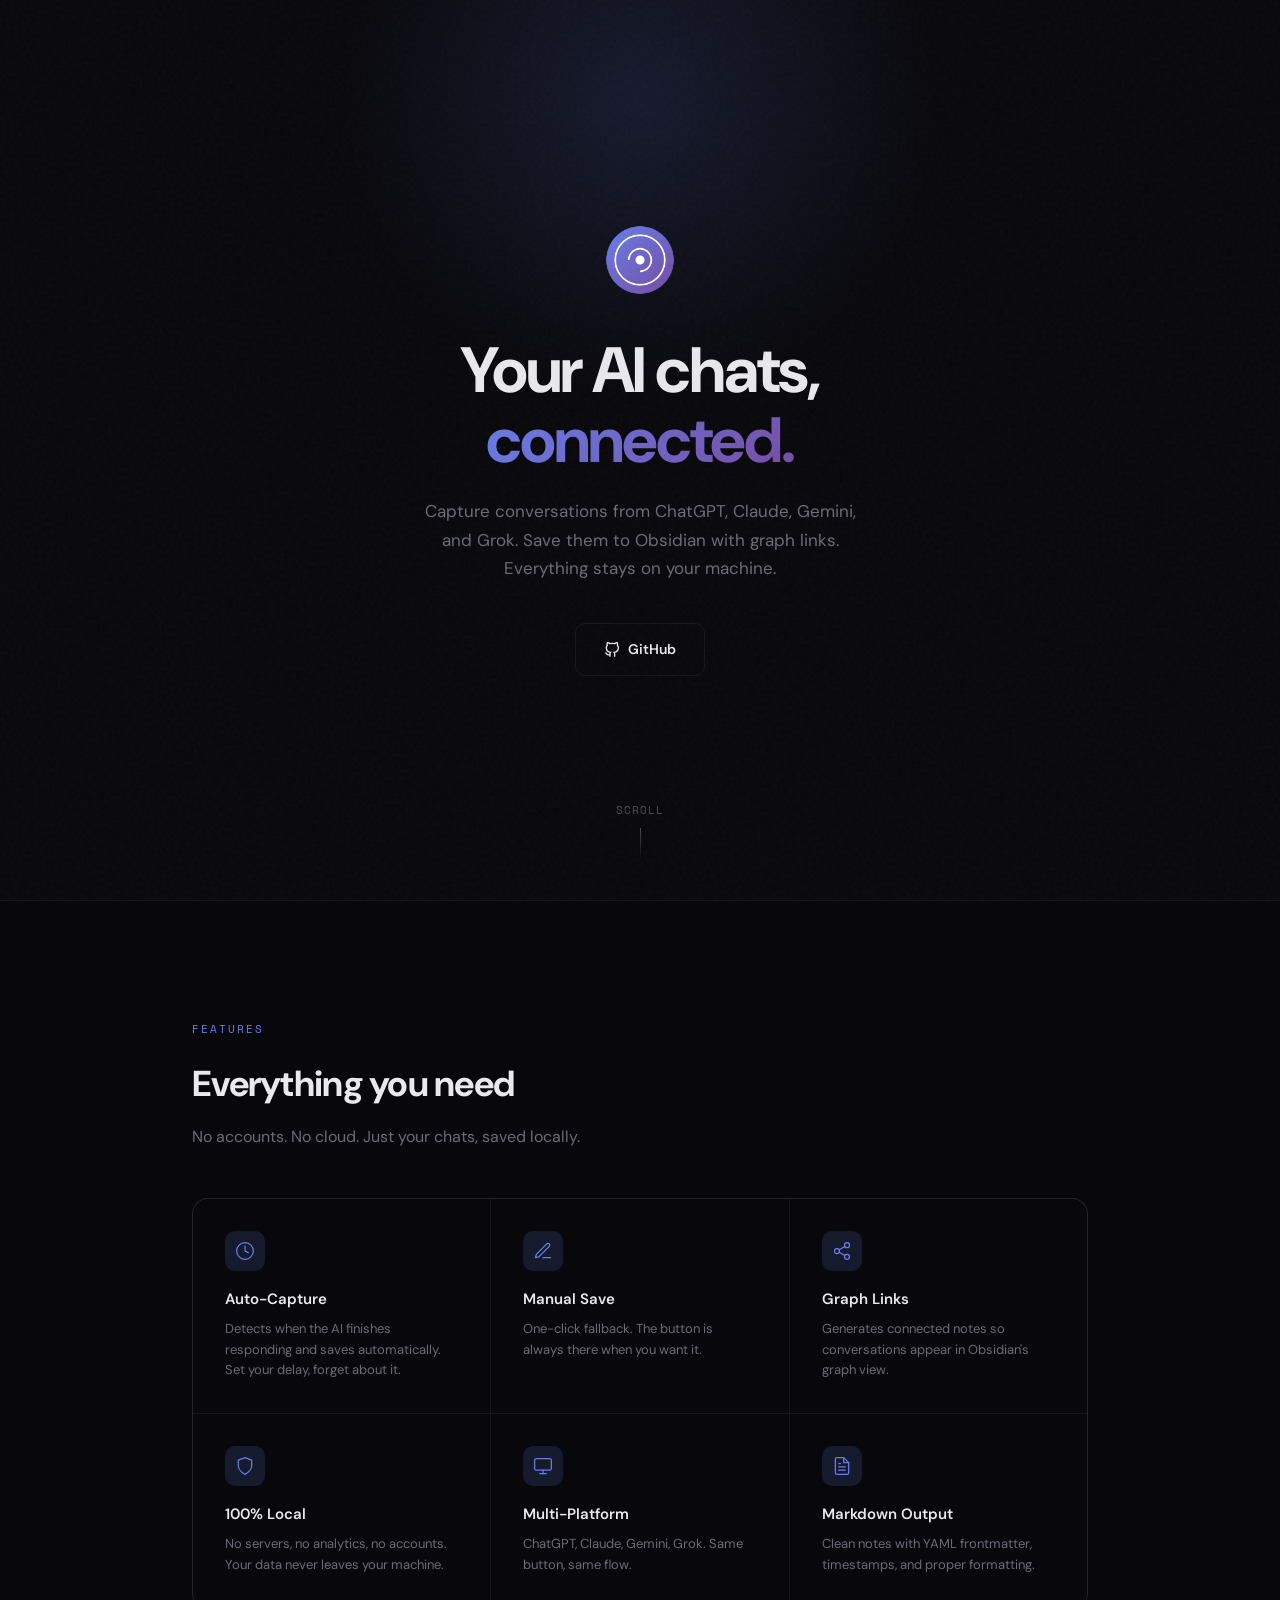
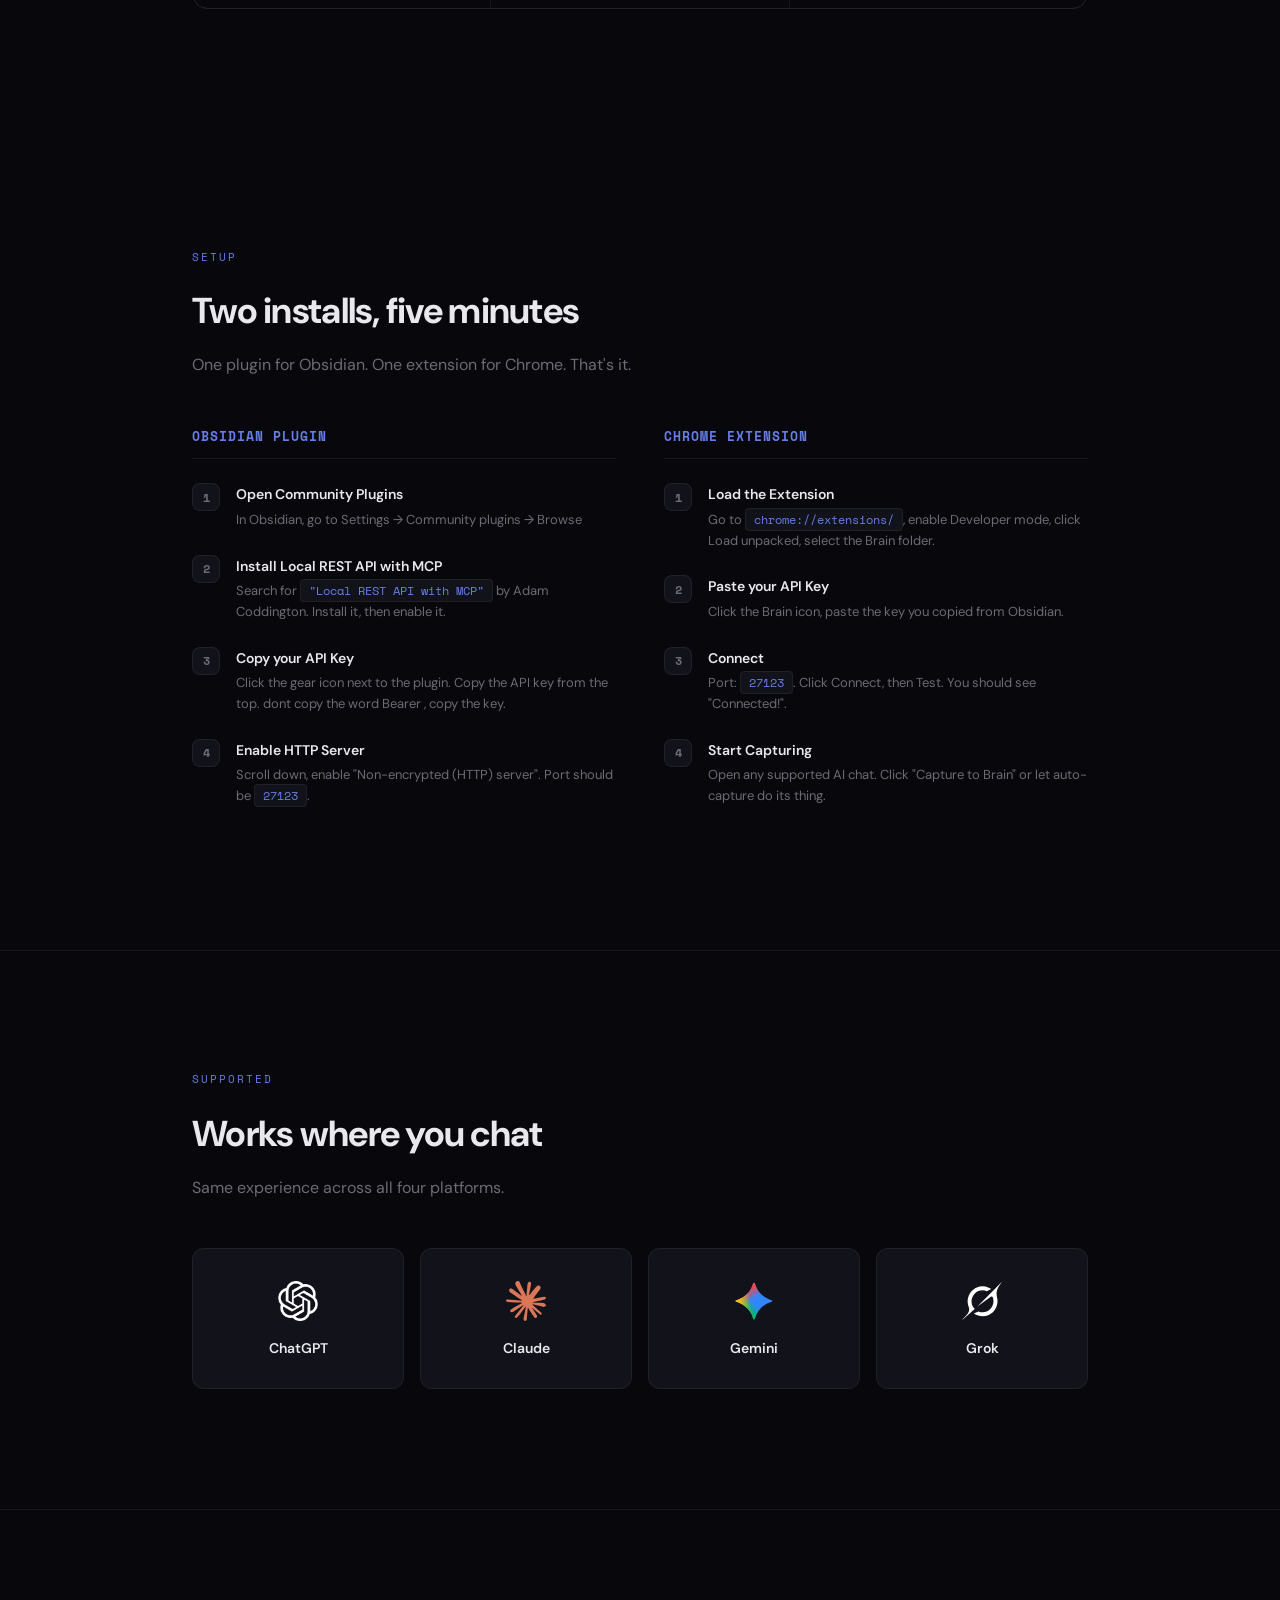
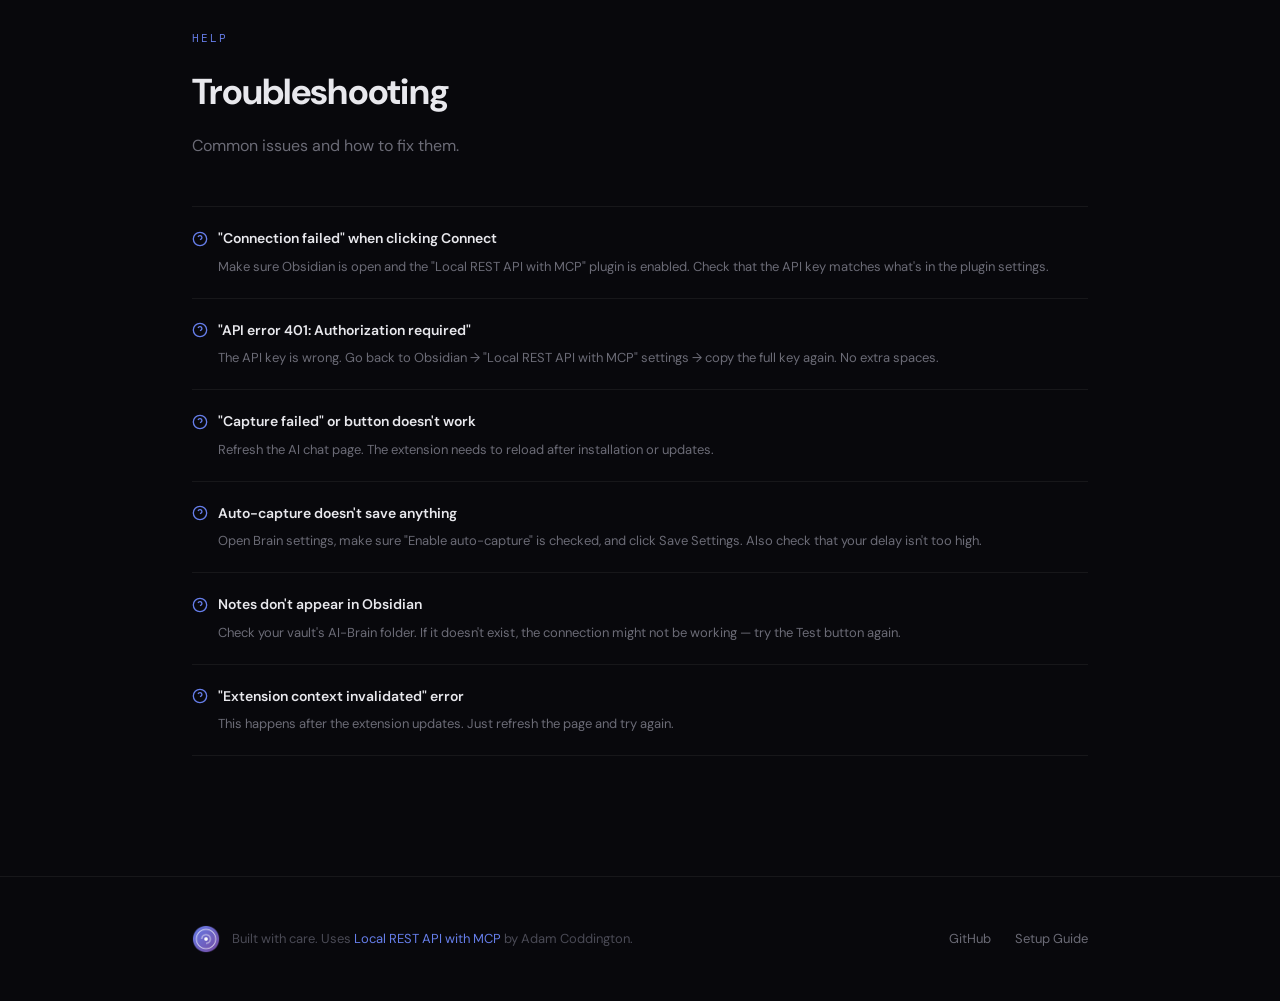
==== index.html @ 8226fb66 "implements" ====
<!DOCTYPE html>
<html lang="en">
<head>
    <meta charset="UTF-8">
    <meta name="viewport" content="width=device-width, initial-scale=1.0">
    <title>Brain — AI Conversations, Connected</title>
    <link rel="preconnect" href="https://fonts.googleapis.com">
    <link rel="preconnect" href="https://fonts.gstatic.com" crossorigin>
    <link href="https://fonts.googleapis.com/css2?family=DM+Sans:ital,opsz,wght@0,9..40,300;0,9..40,400;0,9..40,500;0,9..40,600;0,9..40,700;1,9..40,400&family=Space+Mono:wght@400;700&display=swap" rel="stylesheet">
    <style>
        :root {
            --bg: #08080c;
            --bg-elevated: #0f0f15;
            --bg-card: #12121a;
            --border: rgba(255,255,255,0.06);
            --border-hover: rgba(255,255,255,0.12);
            --text: #e8e8ed;
            --text-muted: #6b6b76;
            --text-dim: #4a4a55;
            --accent-1: #667eea;
            --accent-2: #764ba2;
            --accent-glow: rgba(102,126,234,0.15);
            --font-body: 'DM Sans', sans-serif;
            --font-mono: 'Space Mono', monospace;
        }

        * { margin: 0; padding: 0; box-sizing: border-box; }

        html { scroll-behavior: smooth; }

        body {
            font-family: var(--font-body);
            background: var(--bg);
            color: var(--text);
            line-height: 1.6;
            -webkit-font-smoothing: antialiased;
        }

        .container {
            max-width: 960px;
            margin: 0 auto;
            padding: 0 32px;
        }

        /* Noise texture overlay */
        body::before {
            content: '';
            position: fixed;
            top: 0; left: 0; right: 0; bottom: 0;
            background: url("data:image/svg+xml,%3Csvg viewBox='0 0 256 256' xmlns='http://www.w3.org/2000/svg'%3E%3Cfilter id='n'%3E%3CfeTurbulence type='fractalNoise' baseFrequency='0.9' numOctaves='4' stitchTiles='stitch'/%3E%3C/filter%3E%3Crect width='100%25' height='100%25' filter='url(%23n)' opacity='0.03'/%3E%3C/svg%3E");
            pointer-events: none;
            z-index: 9999;
        }

        /* Hero */
        .hero {
            min-height: 100vh;
            display: flex;
            align-items: center;
            justify-content: center;
            position: relative;
            overflow: hidden;
        }

        .hero::before {
            content: '';
            position: absolute;
            top: -200px;
            left: 50%;
            transform: translateX(-50%);
            width: 600px;
            height: 600px;
            background: radial-gradient(circle, var(--accent-glow) 0%, transparent 70%);
            pointer-events: none;
        }

        .hero-content {
            text-align: center;
            position: relative;
            z-index: 1;
        }

        .hero-logo {
            width: 72px;
            height: 72px;
            margin: 0 auto 32px;
            animation: float 6s ease-in-out infinite;
        }

        @keyframes float {
            0%, 100% { transform: translateY(0); }
            50% { transform: translateY(-8px); }
        }

        .hero-badge {
            display: inline-flex;
            align-items: center;
            gap: 8px;
            padding: 6px 14px;
            background: var(--bg-card);
            border: 1px solid var(--border);
            border-radius: 100px;
            font-size: 12px;
            font-family: var(--font-mono);
            color: var(--text-muted);
            margin-bottom: 24px;
            letter-spacing: 0.5px;
        }

        .hero-badge .dot {
            width: 6px;
            height: 6px;
            background: #38ef7d;
            border-radius: 50%;
            animation: pulse 2s ease-in-out infinite;
        }

        @keyframes pulse {
            0%, 100% { opacity: 1; }
            50% { opacity: 0.4; }
        }

        .hero h1 {
            font-size: clamp(40px, 6vw, 64px);
            font-weight: 700;
            line-height: 1.1;
            letter-spacing: -0.03em;
            margin-bottom: 20px;
        }

        .hero h1 span {
            background: linear-gradient(135deg, var(--accent-1) 0%, var(--accent-2) 100%);
            -webkit-background-clip: text;
            -webkit-text-fill-color: transparent;
            background-clip: text;
        }

        .hero-sub {
            font-size: 17px;
            color: var(--text-muted);
            max-width: 440px;
            margin: 0 auto 40px;
            line-height: 1.7;
        }

        .hero-actions {
            display: flex;
            gap: 12px;
            justify-content: center;
            flex-wrap: wrap;
        }

        .btn {
            display: inline-flex;
            align-items: center;
            gap: 8px;
            padding: 14px 28px;
            border-radius: 10px;
            font-size: 14px;
            font-weight: 600;
            font-family: var(--font-body);
            text-decoration: none;
            transition: all 0.25s cubic-bezier(0.4, 0, 0.2, 1);
            cursor: pointer;
            border: none;
        }

        .btn svg { width: 16px; height: 16px; }

        .btn-primary {
            background: linear-gradient(135deg, var(--accent-1) 0%, var(--accent-2) 100%);
            color: white;
            box-shadow: 0 0 0 0 rgba(102,126,234,0);
        }

        .btn-primary:hover {
            transform: translateY(-2px);
            box-shadow: 0 8px 32px rgba(102,126,234,0.3);
        }

        .btn-ghost {
            background: transparent;
            color: var(--text);
            border: 1px solid var(--border);
        }

        .btn-ghost:hover {
            background: var(--bg-card);
            border-color: var(--border-hover);
        }

        /* Scroll indicator */
        .scroll-hint {
            position: absolute;
            bottom: 40px;
            left: 50%;
            transform: translateX(-50%);
            display: flex;
            flex-direction: column;
            align-items: center;
            gap: 8px;
            color: var(--text-dim);
            font-size: 11px;
            font-family: var(--font-mono);
            letter-spacing: 1px;
            text-transform: uppercase;
        }

        .scroll-hint .line {
            width: 1px;
            height: 32px;
            background: linear-gradient(to bottom, var(--text-dim), transparent);
            animation: scrollLine 2s ease-in-out infinite;
        }

        @keyframes scrollLine {
            0%, 100% { opacity: 0.3; transform: scaleY(0.5); }
            50% { opacity: 1; transform: scaleY(1); }
        }

        /* Features */
        .features {
            padding: 120px 0;
            border-top: 1px solid var(--border);
        }

        .section-label {
            font-family: var(--font-mono);
            font-size: 11px;
            letter-spacing: 2px;
            text-transform: uppercase;
            color: var(--accent-1);
            margin-bottom: 16px;
        }

        .section-title {
            font-size: clamp(28px, 4vw, 36px);
            font-weight: 700;
            letter-spacing: -0.02em;
            margin-bottom: 12px;
        }

        .section-desc {
            font-size: 16px;
            color: var(--text-muted);
            max-width: 500px;
            margin-bottom: 48px;
        }

        .features-grid {
            display: grid;
            grid-template-columns: repeat(3, 1fr);
            gap: 1px;
            background: var(--border);
            border: 1px solid var(--border);
            border-radius: 16px;
            overflow: hidden;
        }

        .feature-card {
            padding: 32px;
            background: var(--bg);
            transition: background 0.3s;
        }

        .feature-card:hover {
            background: var(--bg-card);
        }

        .feature-icon {
            width: 40px;
            height: 40px;
            display: flex;
            align-items: center;
            justify-content: center;
            background: var(--accent-glow);
            border-radius: 10px;
            margin-bottom: 16px;
        }

        .feature-icon svg {
            width: 20px;
            height: 20px;
            stroke: var(--accent-1);
            fill: none;
            stroke-width: 1.5;
            stroke-linecap: round;
            stroke-linejoin: round;
        }

        .feature-card h3 {
            font-size: 15px;
            font-weight: 600;
            margin-bottom: 8px;
        }

        .feature-card p {
            font-size: 13px;
            color: var(--text-muted);
            line-height: 1.6;
        }

        /* Setup */
        .setup {
            padding: 120px 0;
        }

        .setup-grid {
            display: grid;
            grid-template-columns: 1fr 1fr;
            gap: 48px;
            margin-top: 48px;
        }

        .setup-column h3 {
            font-size: 13px;
            font-family: var(--font-mono);
            color: var(--accent-1);
            letter-spacing: 1px;
            text-transform: uppercase;
            margin-bottom: 24px;
            padding-bottom: 12px;
            border-bottom: 1px solid var(--border);
        }

        .setup-step {
            display: flex;
            gap: 16px;
            margin-bottom: 24px;
        }

        .step-num {
            width: 28px;
            height: 28px;
            flex-shrink: 0;
            display: flex;
            align-items: center;
            justify-content: center;
            background: var(--bg-card);
            border: 1px solid var(--border);
            border-radius: 8px;
            font-family: var(--font-mono);
            font-size: 12px;
            font-weight: 700;
            color: var(--text-muted);
        }

        .step-body h4 {
            font-size: 14px;
            font-weight: 600;
            margin-bottom: 4px;
        }

        .step-body p {
            font-size: 13px;
            color: var(--text-muted);
            line-height: 1.6;
        }

        .step-body code {
            background: var(--bg-card);
            border: 1px solid var(--border);
            padding: 2px 8px;
            border-radius: 4px;
            font-family: var(--font-mono);
            font-size: 12px;
            color: var(--accent-1);
        }

        /* Platforms */
        .platforms {
            padding: 120px 0;
            border-top: 1px solid var(--border);
        }

        .platforms-row {
            display: grid;
            grid-template-columns: repeat(4, 1fr);
            gap: 16px;
            margin-top: 40px;
        }

        .platform-item {
            padding: 28px 20px;
            background: var(--bg-card);
            border: 1px solid var(--border);
            border-radius: 12px;
            text-align: center;
            transition: all 0.25s;
        }

        .platform-item:hover {
            border-color: var(--accent-1);
            transform: translateY(-2px);
        }

        .platform-icon {
            width: 48px;
            height: 48px;
            margin: 0 auto 12px;
            display: flex;
            align-items: center;
            justify-content: center;
            border-radius: 12px;
        }

        .platform-icon svg,
        .platform-icon img {
            width: 40px;
            height: 40px;
            object-fit: contain;
        }

        .platform-icon.dark-logo {
            filter: brightness(0) invert(1);
        }

        .platform-item h4 {
            font-size: 14px;
            font-weight: 600;
        }

        /* Troubleshooting */
        .troubleshooting {
            padding: 120px 0;
            border-top: 1px solid var(--border);
        }

        .faq-list {
            margin-top: 40px;
        }

        .faq-item {
            padding: 20px 0;
            border-bottom: 1px solid var(--border);
        }

        .faq-item:first-child {
            border-top: 1px solid var(--border);
        }

        .faq-q {
            font-size: 14px;
            font-weight: 600;
            margin-bottom: 6px;
            display: flex;
            align-items: center;
            gap: 10px;
        }

        .faq-q svg {
            width: 16px;
            height: 16px;
            stroke: var(--accent-1);
            fill: none;
            stroke-width: 2;
            flex-shrink: 0;
        }

        .faq-a {
            font-size: 13px;
            color: var(--text-muted);
            padding-left: 26px;
            line-height: 1.7;
        }

        /* Footer */
        .footer {
            padding: 48px 0;
            border-top: 1px solid var(--border);
        }

        .footer-inner {
            display: flex;
            align-items: center;
            justify-content: space-between;
        }

        .footer-left {
            display: flex;
            align-items: center;
            gap: 12px;
        }

        .footer-logo {
            width: 28px;
            height: 28px;
        }

        .footer-text {
            font-size: 13px;
            color: var(--text-dim);
        }

        .footer-links {
            display: flex;
            gap: 24px;
        }

        .footer-links a {
            font-size: 13px;
            color: var(--text-muted);
            text-decoration: none;
            transition: color 0.2s;
        }

        .footer-links a:hover {
            color: var(--text);
        }

        /* Responsive */
        @media (max-width: 768px) {
            .features-grid { grid-template-columns: 1fr; }
            .setup-grid { grid-template-columns: 1fr; }
            .platforms-row { grid-template-columns: repeat(2, 1fr); }
            .footer-inner { flex-direction: column; gap: 20px; text-align: center; }
        }
    </style>
</head>
<body>
    <!-- Hero -->
    <section class="hero">
        <div class="hero-content">
            <img src="icons/icon128.png" alt="Brain" class="hero-logo">
            <!-- <div class="hero-badge">     
                v0.1.0
            </div> -->
            <h1>Your AI chats,<br><span>connected.</span></h1>
            <p class="hero-sub">Capture conversations from ChatGPT, Claude, Gemini, and Grok. Save them to Obsidian with graph links. Everything stays on your machine.</p>
            <div class="hero-actions">
                <!-- <a href="#setup" class="btn btn-primary">
                    <svg viewBox="0 0 24 24" fill="none" stroke="currentColor" stroke-width="2"><path d="M13 2L3 14h9l-1 8 10-12h-9l1-8z"/></svg>
                    Get Started
                </a> -->
                <a href="https://github.com/Aswanidev-vs/Brain" class="btn btn-ghost">
                    <svg viewBox="0 0 24 24" fill="none" stroke="currentColor" stroke-width="2"><path d="M9 19c-5 1.5-5-2.5-7-3m14 6v-3.87a3.37 3.37 0 0 0-.94-2.61c3.14-.35 6.44-1.54 6.44-7A5.44 5.44 0 0 0 20 4.77 5.07 5.07 0 0 0 19.91 1S18.73.65 16 2.48a13.38 13.38 0 0 0-7 0C6.27.65 5.09 1 5.09 1A5.07 5.07 0 0 0 5 4.77a5.44 5.44 0 0 0-1.5 3.78c0 5.42 3.3 6.61 6.44 7A3.37 3.37 0 0 0 9 18.13V22"/></svg>
                    GitHub
                </a>
            </div>
        </div>
        <div class="scroll-hint">
            <span>Scroll</span>
            <div class="line"></div>
        </div>
    </section>

    <!-- Features -->
    <section class="features">
        <div class="container">
            <div class="section-label">Features</div>
            <h2 class="section-title">Everything you need</h2>
            <p class="section-desc">No accounts. No cloud. Just your chats, saved locally.</p>

            <div class="features-grid">
                <div class="feature-card">
                    <div class="feature-icon">
                        <svg viewBox="0 0 24 24"><circle cx="12" cy="12" r="10"/><polyline points="12 6 12 12 16 14"/></svg>
                    </div>
                    <h3>Auto-Capture</h3>
                    <p>Detects when the AI finishes responding and saves automatically. Set your delay, forget about it.</p>
                </div>
                <div class="feature-card">
                    <div class="feature-icon">
                        <svg viewBox="0 0 24 24"><path d="M12 20h9"/><path d="M16.5 3.5a2.121 2.121 0 0 1 3 3L7 19l-4 1 1-4L16.5 3.5z"/></svg>
                    </div>
                    <h3>Manual Save</h3>
                    <p>One-click fallback. The button is always there when you want it.</p>
                </div>
                <div class="feature-card">
                    <div class="feature-icon">
                        <svg viewBox="0 0 24 24"><circle cx="18" cy="5" r="3"/><circle cx="6" cy="12" r="3"/><circle cx="18" cy="19" r="3"/><line x1="8.59" y1="13.51" x2="15.42" y2="17.49"/><line x1="15.41" y1="6.51" x2="8.59" y2="10.49"/></svg>
                    </div>
                    <h3>Graph Links</h3>
                    <p>Generates connected notes so conversations appear in Obsidian's graph view.</p>
                </div>
                <div class="feature-card">
                    <div class="feature-icon">
                        <svg viewBox="0 0 24 24"><path d="M12 22s8-4 8-10V5l-8-3-8 3v7c0 6 8 10 8 10z"/></svg>
                    </div>
                    <h3>100% Local</h3>
                    <p>No servers, no analytics, no accounts. Your data never leaves your machine.</p>
                </div>
                <div class="feature-card">
                    <div class="feature-icon">
                        <svg viewBox="0 0 24 24"><rect x="2" y="3" width="20" height="14" rx="2" ry="2"/><line x1="8" y1="21" x2="16" y2="21"/><line x1="12" y1="17" x2="12" y2="21"/></svg>
                    </div>
                    <h3>Multi-Platform</h3>
                    <p>ChatGPT, Claude, Gemini, Grok. Same button, same flow.</p>
                </div>
                <div class="feature-card">
                    <div class="feature-icon">
                        <svg viewBox="0 0 24 24"><path d="M14 2H6a2 2 0 0 0-2 2v16a2 2 0 0 0 2 2h12a2 2 0 0 0 2-2V8z"/><polyline points="14 2 14 8 20 8"/><line x1="16" y1="13" x2="8" y2="13"/><line x1="16" y1="17" x2="8" y2="17"/><polyline points="10 9 9 9 8 9"/></svg>
                    </div>
                    <h3>Markdown Output</h3>
                    <p>Clean notes with YAML frontmatter, timestamps, and proper formatting.</p>
                </div>
            </div>
        </div>
    </section>

    <!-- Setup -->
    <section class="setup" id="setup">
        <div class="container">
            <div class="section-label">Setup</div>
            <h2 class="section-title">Two installs, five minutes</h2>
            <p class="section-desc">One plugin for Obsidian. One extension for Chrome. That's it.</p>

            <div class="setup-grid">
                <div class="setup-column">
                    <h3>Obsidian Plugin</h3>

                    <div class="setup-step">
                        <div class="step-num">1</div>
                        <div class="step-body">
                            <h4>Open Community Plugins</h4>
                            <p>In Obsidian, go to Settings → Community plugins → Browse</p>
                        </div>
                    </div>

                    <div class="setup-step">
                        <div class="step-num">2</div>
                        <div class="step-body">
                            <h4>Install Local REST API with MCP</h4>
                            <p>Search for <code>"Local REST API with MCP"</code> by Adam Coddington. Install it, then enable it.</p>
                        </div>
                    </div>

                    <div class="setup-step">
                        <div class="step-num">3</div>
                        <div class="step-body">
                            <h4>Copy your API Key</h4>
                            <p>Click the gear icon next to the plugin. Copy the API key from the top. dont copy the word Bearer , copy the key.</p>
                        </div>
                    </div>

                    <div class="setup-step">
                        <div class="step-num">4</div>
                        <div class="step-body">
                            <h4>Enable HTTP Server</h4>
                            <p>Scroll down, enable "Non-encrypted (HTTP) server". Port should be <code>27123</code>.</p>
                        </div>
                    </div>
                </div>

                <div class="setup-column">
                    <h3>Chrome Extension</h3>

                    <div class="setup-step">
                        <div class="step-num">1</div>
                        <div class="step-body">
                            <h4>Load the Extension</h4>
                            <p>Go to <code>chrome://extensions/</code>, enable Developer mode, click Load unpacked, select the Brain folder.</p>
                        </div>
                    </div>

                    <div class="setup-step">
                        <div class="step-num">2</div>
                        <div class="step-body">
                            <h4>Paste your API Key</h4>
                            <p>Click the Brain icon, paste the key you copied from Obsidian.</p>
                        </div>
                    </div>

                    <div class="setup-step">
                        <div class="step-num">3</div>
                        <div class="step-body">
                            <h4>Connect</h4>
                            <p>Port: <code>27123</code>. Click Connect, then Test. You should see "Connected!".</p>
                        </div>
                    </div>

                    <div class="setup-step">
                        <div class="step-num">4</div>
                        <div class="step-body">
                            <h4>Start Capturing</h4>
                            <p>Open any supported AI chat. Click "Capture to Brain" or let auto-capture do its thing.</p>
                        </div>
                    </div>
                </div>
            </div>
        </div>
    </section>

    <!-- Platforms -->
    <section class="platforms">
        <div class="container">
            <div class="section-label">Supported</div>
            <h2 class="section-title">Works where you chat</h2>
            <p class="section-desc">Same experience across all four platforms.</p>

            <div class="platforms-row">
                <div class="platform-item">
                    <div class="platform-icon dark-logo">
                        <img src="images/chatgpt.png" alt="ChatGPT" width="48" height="48">
                    </div>
                    <h4>ChatGPT</h4>
                </div>
                <div class="platform-item">
                    <div class="platform-icon">
                        <img src="images/claude-color.svg" alt="Claude" width="48" height="48">
                    </div>
                    <h4>Claude</h4>
                </div>
                <div class="platform-item">
                    <div class="platform-icon">
                        <img src="images/gemini-color.svg" alt="Gemini" width="48" height="48">
                    </div>
                    <h4>Gemini</h4>
                </div>
                <div class="platform-item">
                    <div class="platform-icon dark-logo">
                        <img src="images/grok.svg" alt="Grok" width="48" height="48">
                    </div>
                    <h4>Grok</h4>
                </div>
            </div>
        </div>
    </section>

    <!-- Troubleshooting -->
    <section class="troubleshooting">
        <div class="container">
            <div class="section-label">Help</div>
            <h2 class="section-title">Troubleshooting</h2>
            <p class="section-desc">Common issues and how to fix them.</p>

            <div class="faq-list">
                <div class="faq-item">
                    <div class="faq-q">
                        <svg viewBox="0 0 24 24"><circle cx="12" cy="12" r="10"/><path d="M9.09 9a3 3 0 0 1 5.83 1c0 2-3 3-3 3"/><line x1="12" y1="17" x2="12.01" y2="17"/></svg>
                        "Connection failed" when clicking Connect
                    </div>
                    <div class="faq-a">Make sure Obsidian is open and the "Local REST API with MCP" plugin is enabled. Check that the API key matches what's in the plugin settings.</div>
                </div>

                <div class="faq-item">
                    <div class="faq-q">
                        <svg viewBox="0 0 24 24"><circle cx="12" cy="12" r="10"/><path d="M9.09 9a3 3 0 0 1 5.83 1c0 2-3 3-3 3"/><line x1="12" y1="17" x2="12.01" y2="17"/></svg>
                        "API error 401: Authorization required"
                    </div>
                    <div class="faq-a">The API key is wrong. Go back to Obsidian → "Local REST API with MCP" settings → copy the full key again. No extra spaces.</div>
                </div>

                <div class="faq-item">
                    <div class="faq-q">
                        <svg viewBox="0 0 24 24"><circle cx="12" cy="12" r="10"/><path d="M9.09 9a3 3 0 0 1 5.83 1c0 2-3 3-3 3"/><line x1="12" y1="17" x2="12.01" y2="17"/></svg>
                        "Capture failed" or button doesn't work
                    </div>
                    <div class="faq-a">Refresh the AI chat page. The extension needs to reload after installation or updates.</div>
                </div>

                <div class="faq-item">
                    <div class="faq-q">
                        <svg viewBox="0 0 24 24"><circle cx="12" cy="12" r="10"/><path d="M9.09 9a3 3 0 0 1 5.83 1c0 2-3 3-3 3"/><line x1="12" y1="17" x2="12.01" y2="17"/></svg>
                        Auto-capture doesn't save anything
                    </div>
                    <div class="faq-a">Open Brain settings, make sure "Enable auto-capture" is checked, and click Save Settings. Also check that your delay isn't too high.</div>
                </div>

                <div class="faq-item">
                    <div class="faq-q">
                        <svg viewBox="0 0 24 24"><circle cx="12" cy="12" r="10"/><path d="M9.09 9a3 3 0 0 1 5.83 1c0 2-3 3-3 3"/><line x1="12" y1="17" x2="12.01" y2="17"/></svg>
                        Notes don't appear in Obsidian
                    </div>
                    <div class="faq-a">Check your vault's AI-Brain folder. If it doesn't exist, the connection might not be working — try the Test button again.</div>
                </div>

                <div class="faq-item">
                    <div class="faq-q">
                        <svg viewBox="0 0 24 24"><circle cx="12" cy="12" r="10"/><path d="M9.09 9a3 3 0 0 1 5.83 1c0 2-3 3-3 3"/><line x1="12" y1="17" x2="12.01" y2="17"/></svg>
                        "Extension context invalidated" error
                    </div>
                    <div class="faq-a">This happens after the extension updates. Just refresh the page and try again.</div>
                </div>
            </div>
        </div>
    </section>

    <!-- Footer -->
    <footer class="footer">
        <div class="container">
            <div class="footer-inner">
                <div class="footer-left">
                    <img src="icons/icon128.png" alt="Brain" class="footer-logo">
                    <span class="footer-text">Built with care. Uses <a href="https://github.com/coddingtonbear/obsidian-local-rest-api" target="_blank" style="color: var(--accent-1); text-decoration: none;">Local REST API with MCP</a> by Adam Coddington.</span>
                </div>
                <div class="footer-links">
                    <a href="https://github.com" target="_blank">GitHub</a>
                    <a href="#setup">Setup Guide</a>
                </div>
            </div>
        </div>
    </footer>
</body>
</html>
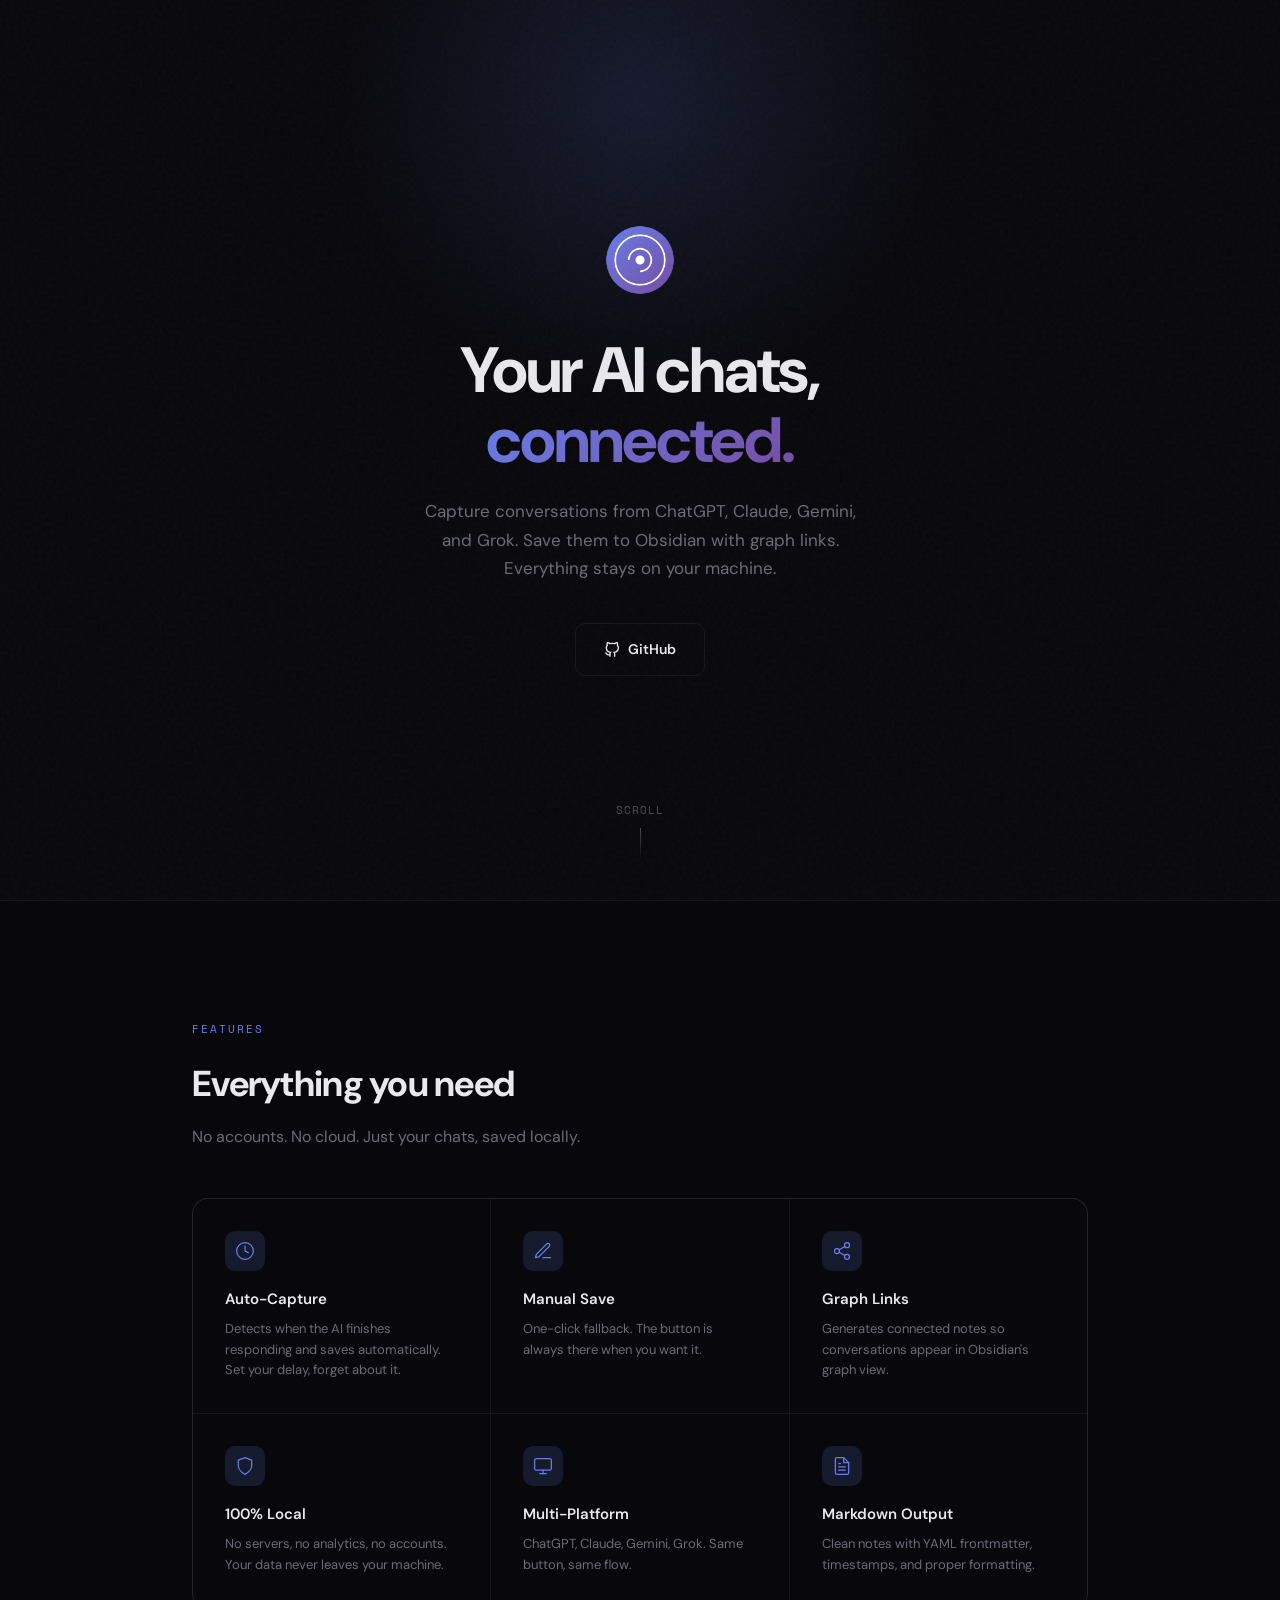
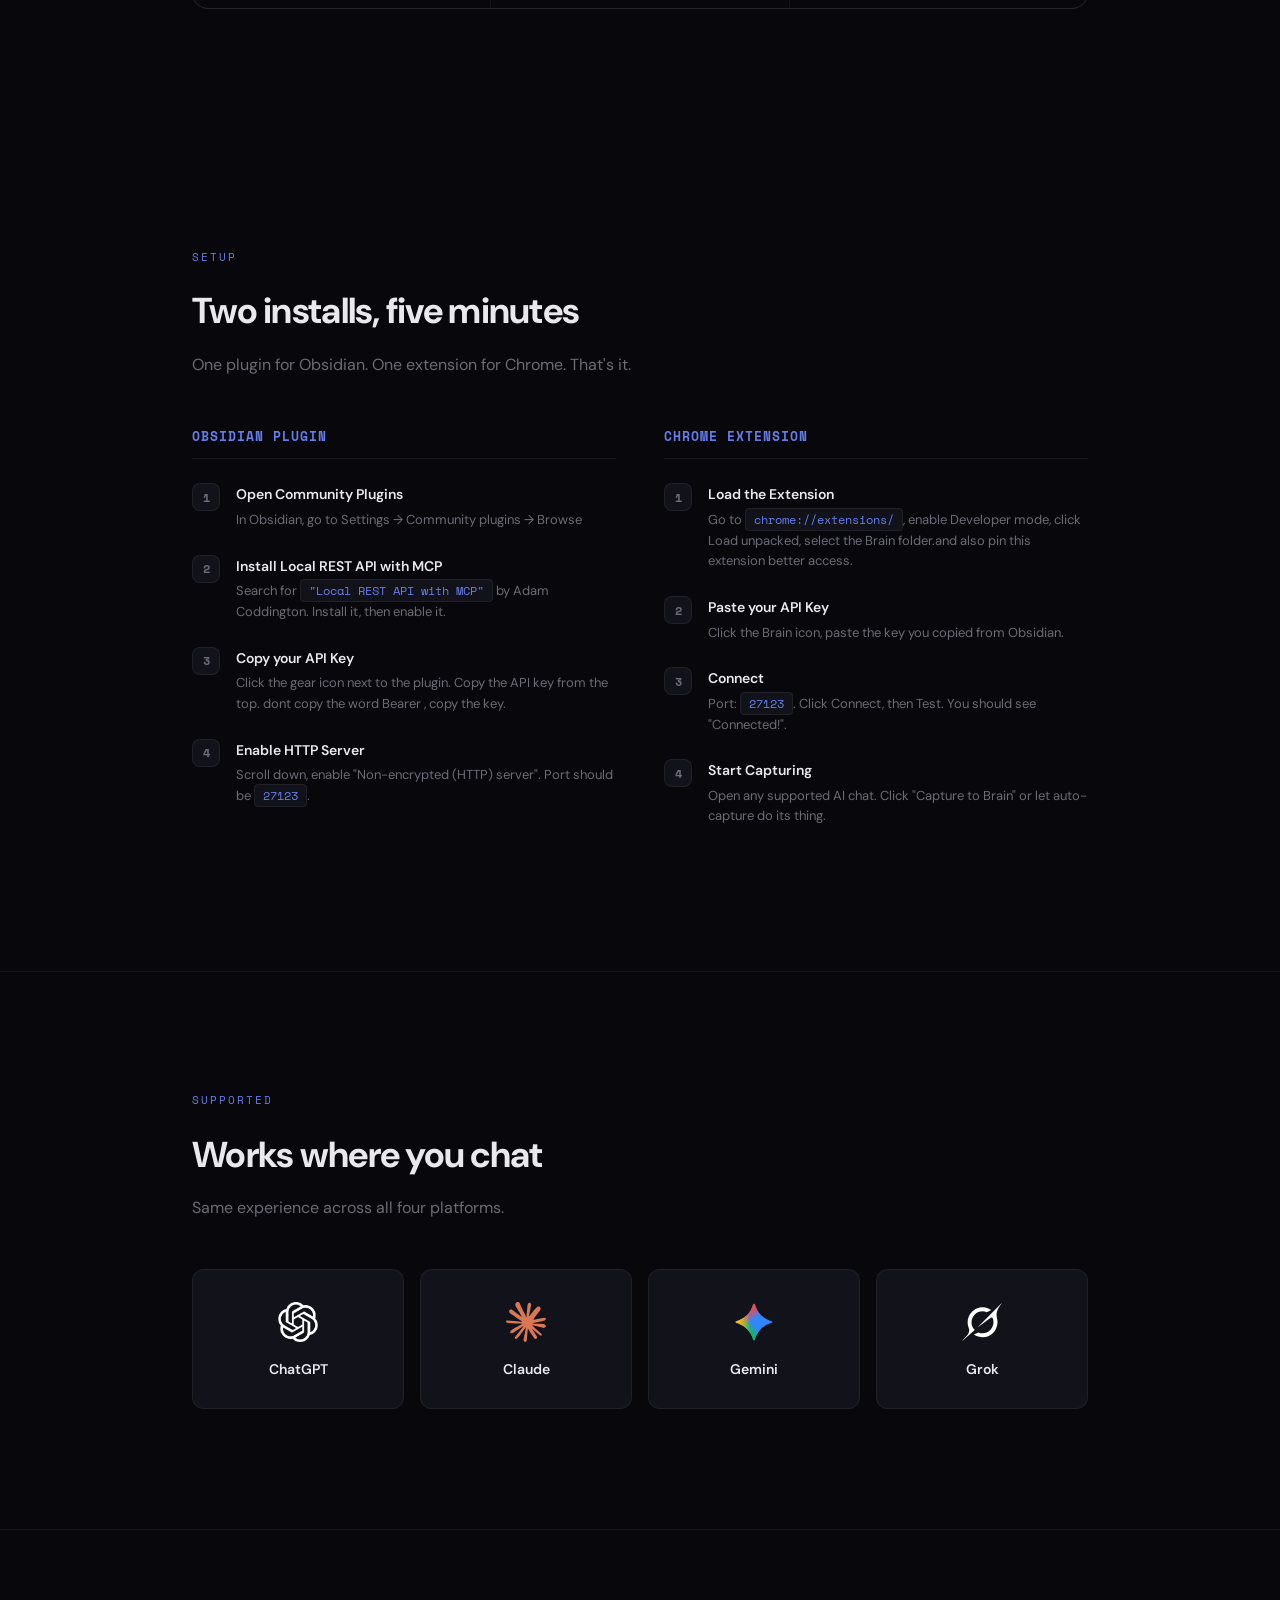
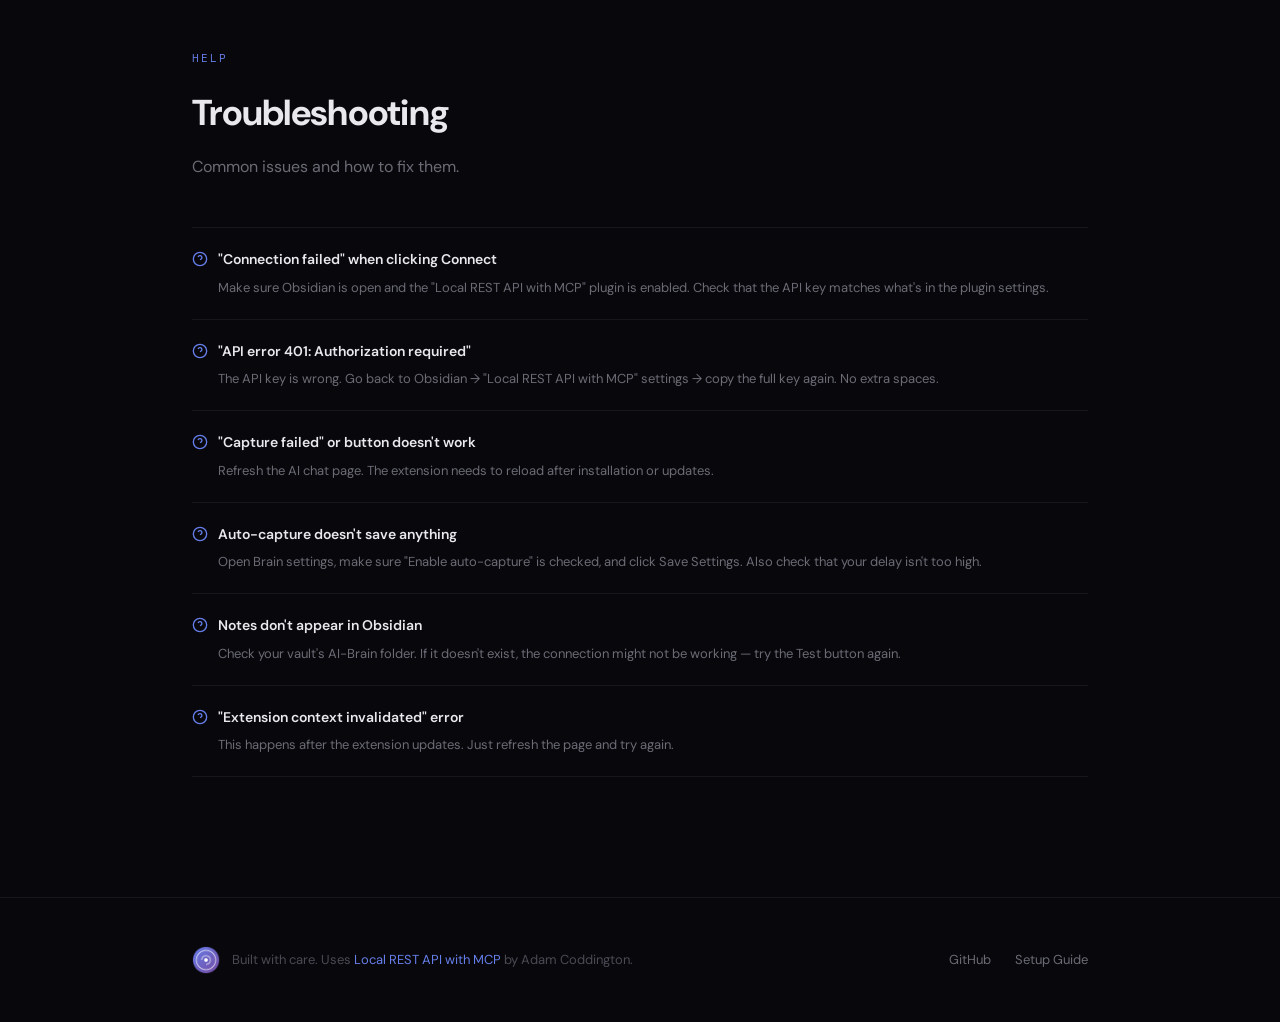
==== commit 89bce45e: "fix it ui" ====
--- a/index.html
+++ b/index.html
@@ -4,6 +4,7 @@
     <meta charset="UTF-8">
     <meta name="viewport" content="width=device-width, initial-scale=1.0">
     <title>Brain — AI Conversations, Connected</title>
+    <link rel="icon" type="image/png" href="icons/icon48.png">
     <link rel="preconnect" href="https://fonts.googleapis.com">
     <link rel="preconnect" href="https://fonts.gstatic.com" crossorigin>
     <link href="https://fonts.googleapis.com/css2?family=DM+Sans:ital,opsz,wght@0,9..40,300;0,9..40,400;0,9..40,500;0,9..40,600;0,9..40,700;1,9..40,400&family=Space+Mono:wght@400;700&display=swap" rel="stylesheet">
@@ -649,7 +650,7 @@
                         <div class="step-num">1</div>
                         <div class="step-body">
                             <h4>Load the Extension</h4>
-                            <p>Go to <code>chrome://extensions/</code>, enable Developer mode, click Load unpacked, select the Brain folder.</p>
+                            <p>Go to <code>chrome://extensions/</code>, enable Developer mode, click Load unpacked, select the Brain folder.and also pin this extension better access.</p>
                         </div>
                     </div>
 
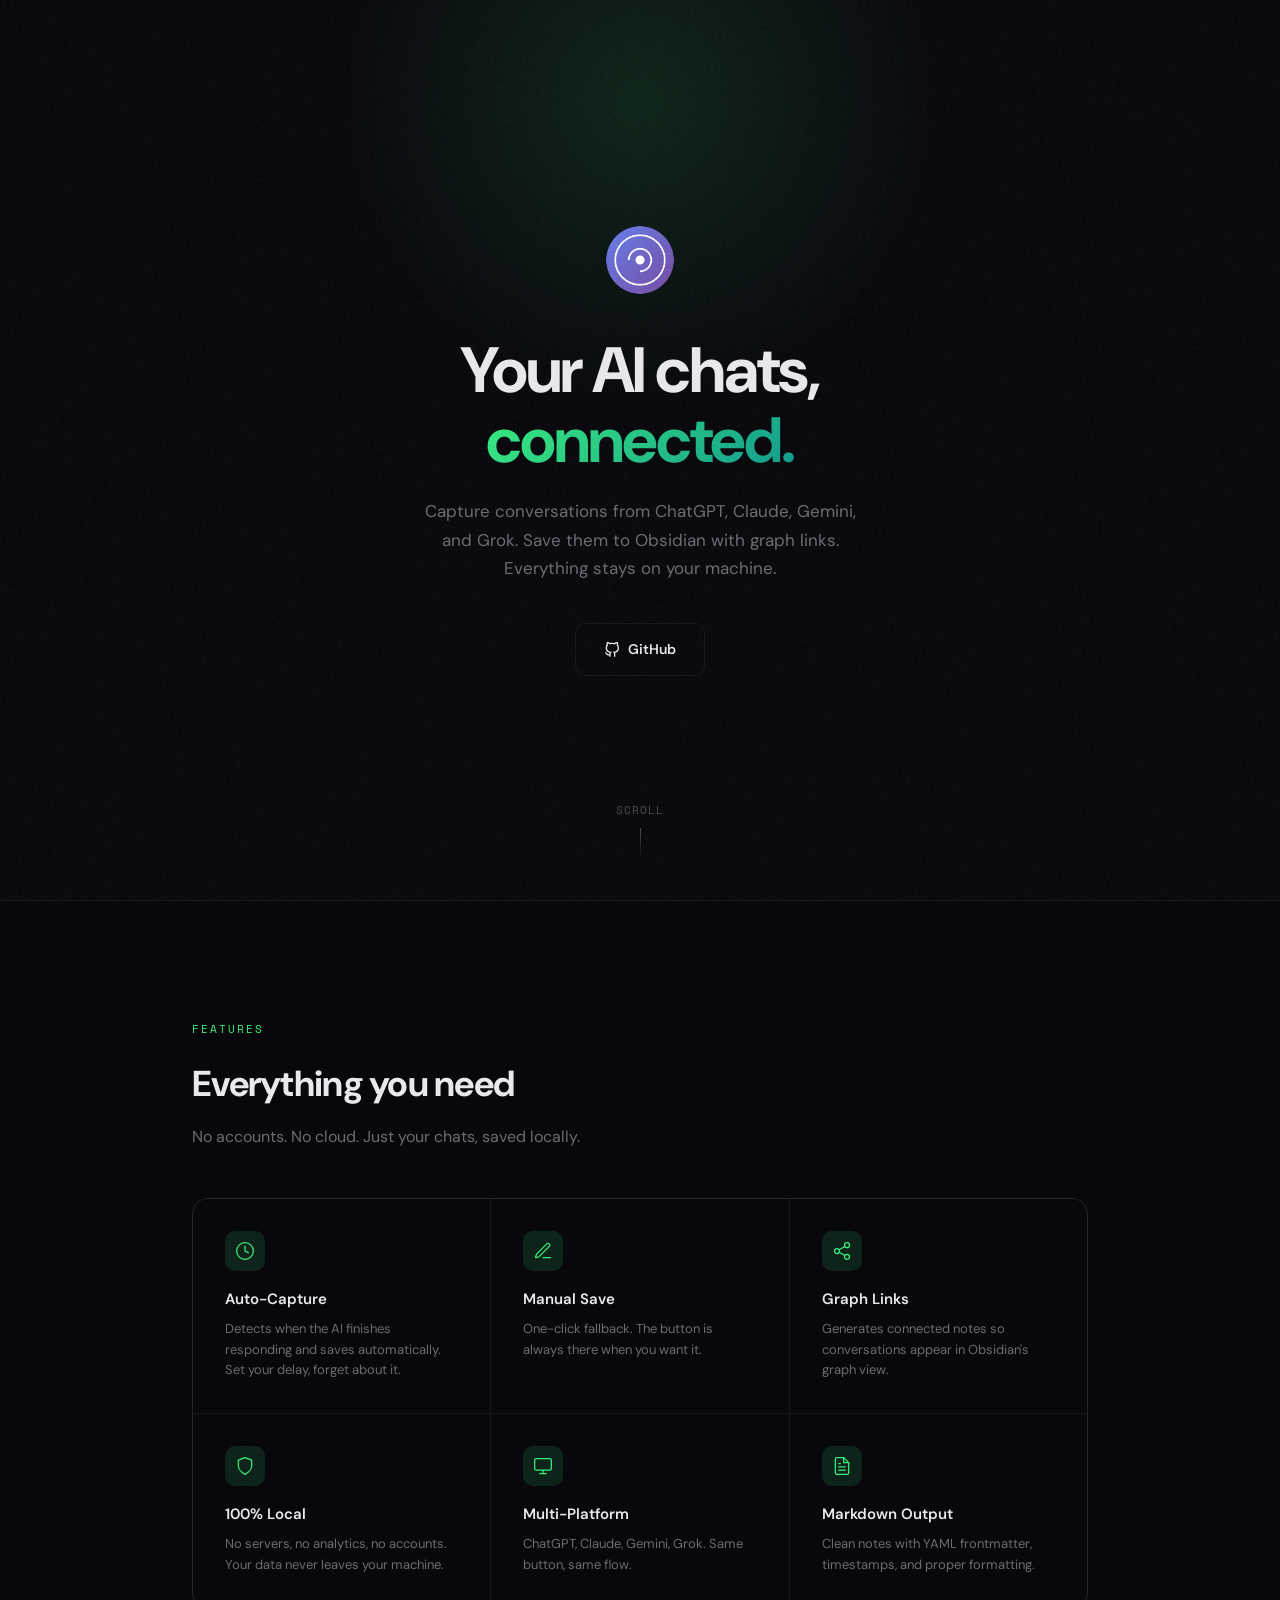
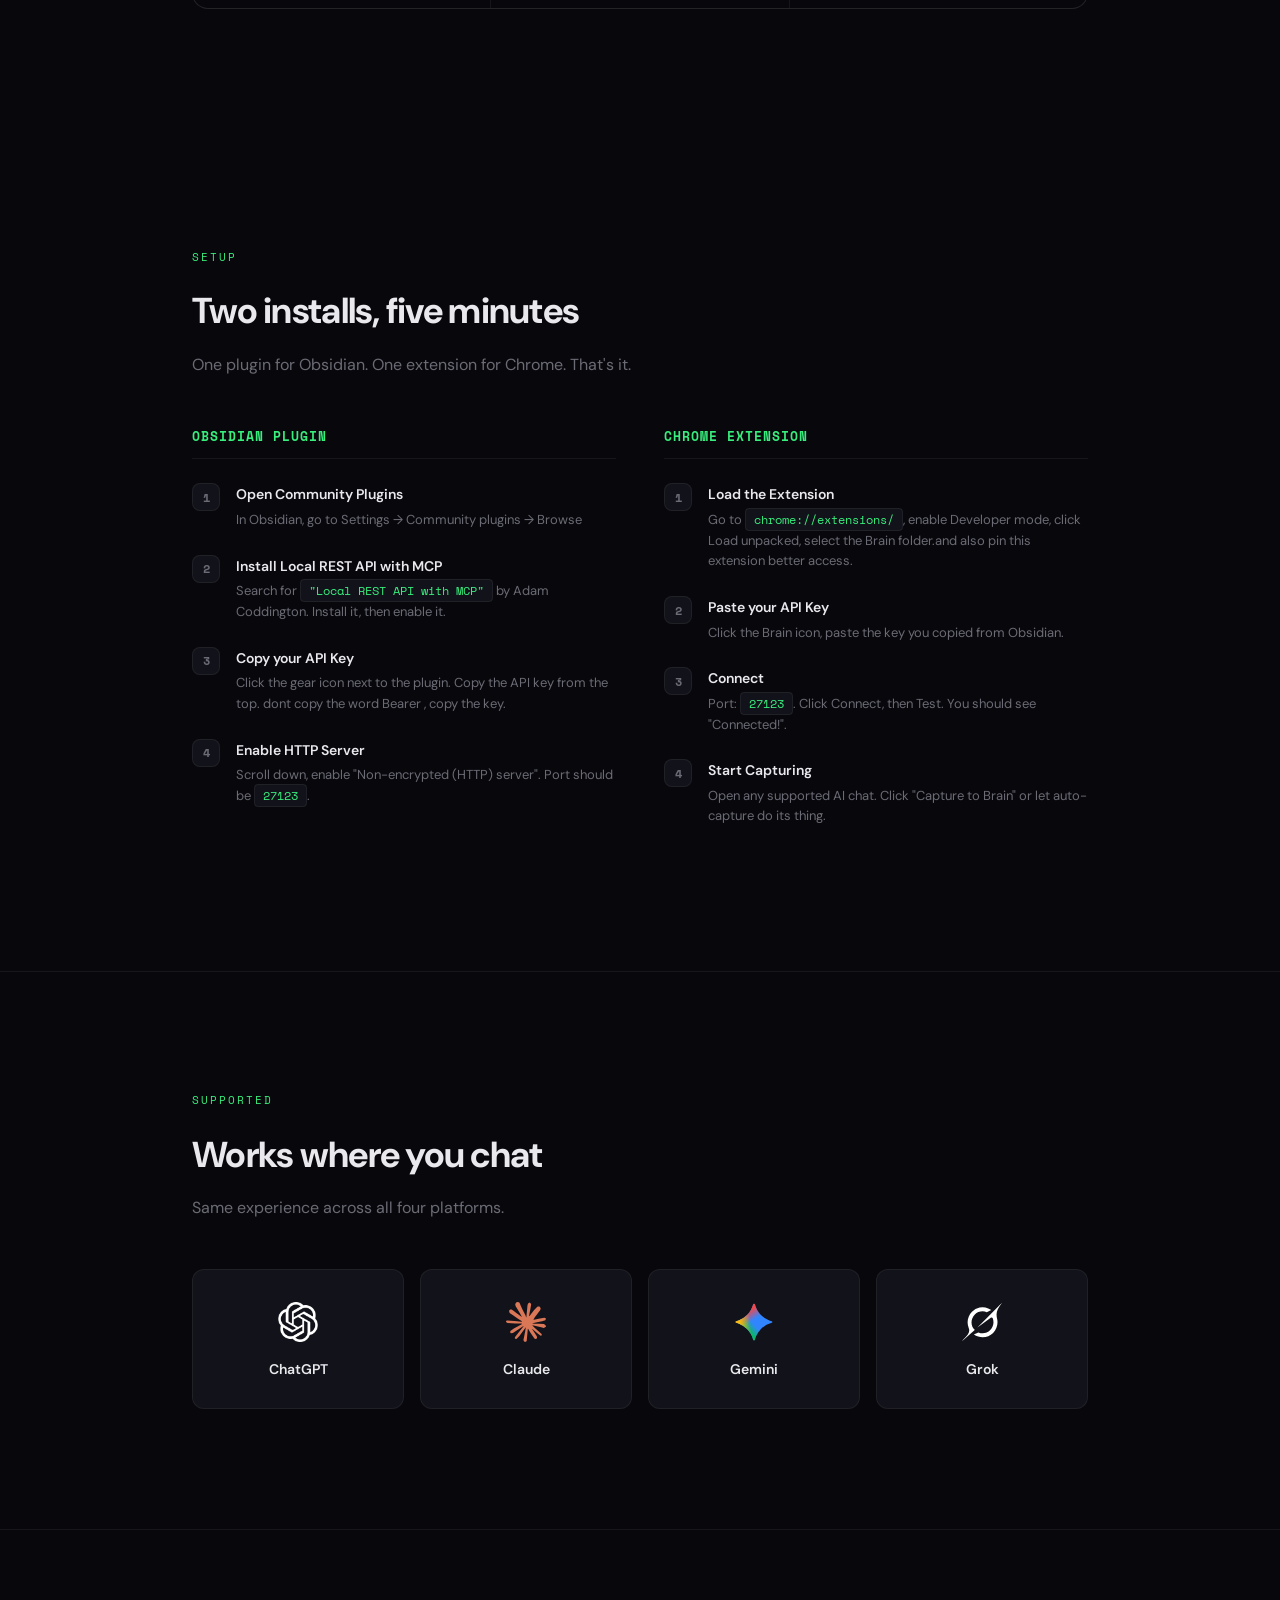
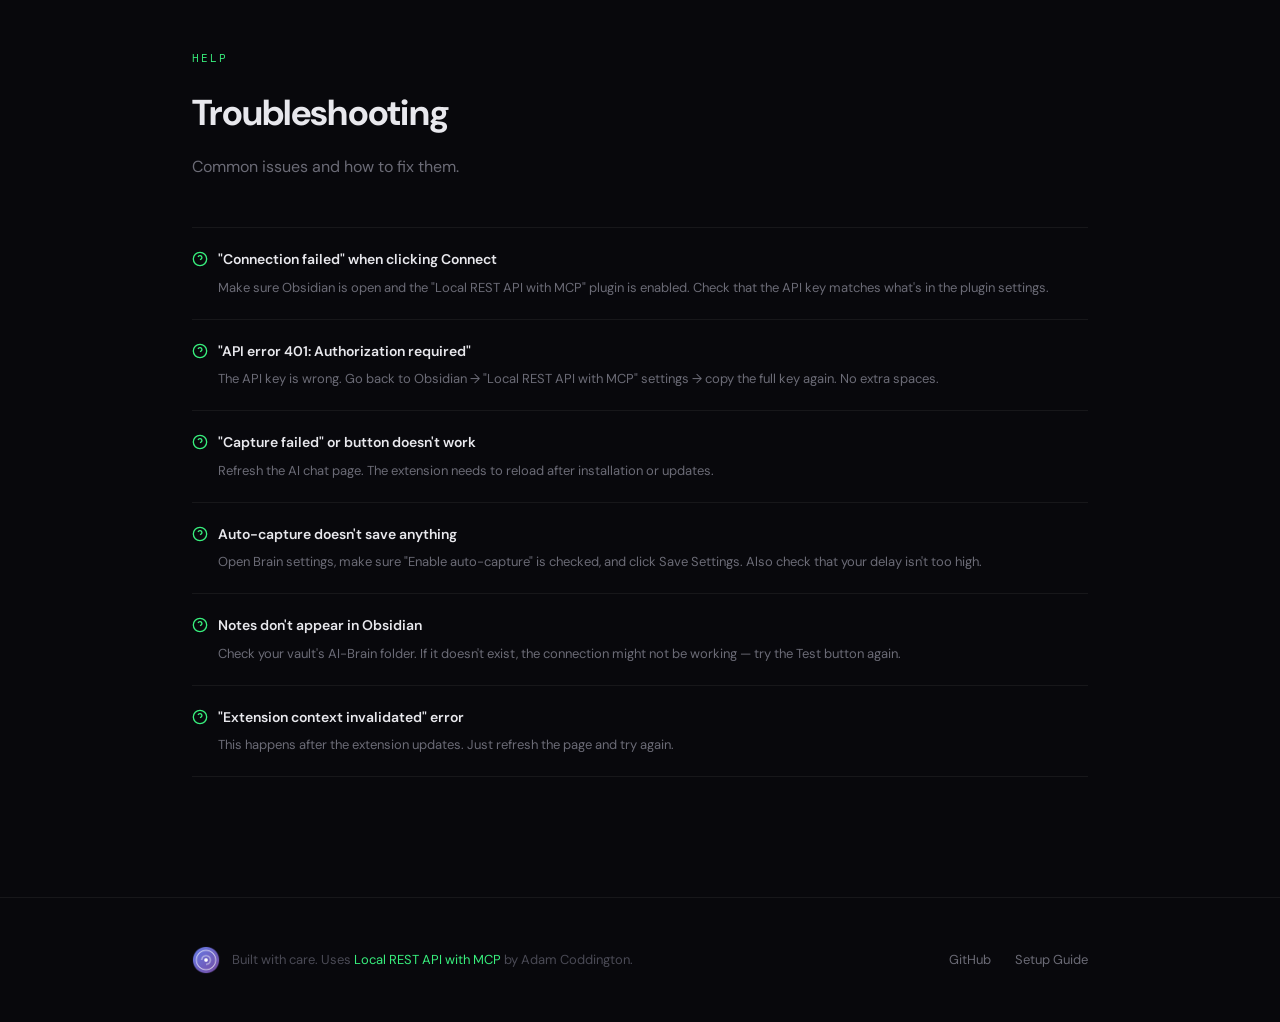
==== commit 14247334: "changed the color" ====
--- a/index.html
+++ b/index.html
@@ -18,9 +18,9 @@
             --text: #e8e8ed;
             --text-muted: #6b6b76;
             --text-dim: #4a4a55;
-            --accent-1: #667eea;
-            --accent-2: #764ba2;
-            --accent-glow: rgba(102,126,234,0.15);
+            --accent-1: #38ef7d;
+            --accent-2: #11998e;
+            --accent-glow: rgba(56,239,125,0.12);
             --font-body: 'DM Sans', sans-serif;
             --font-mono: 'Space Mono', monospace;
         }
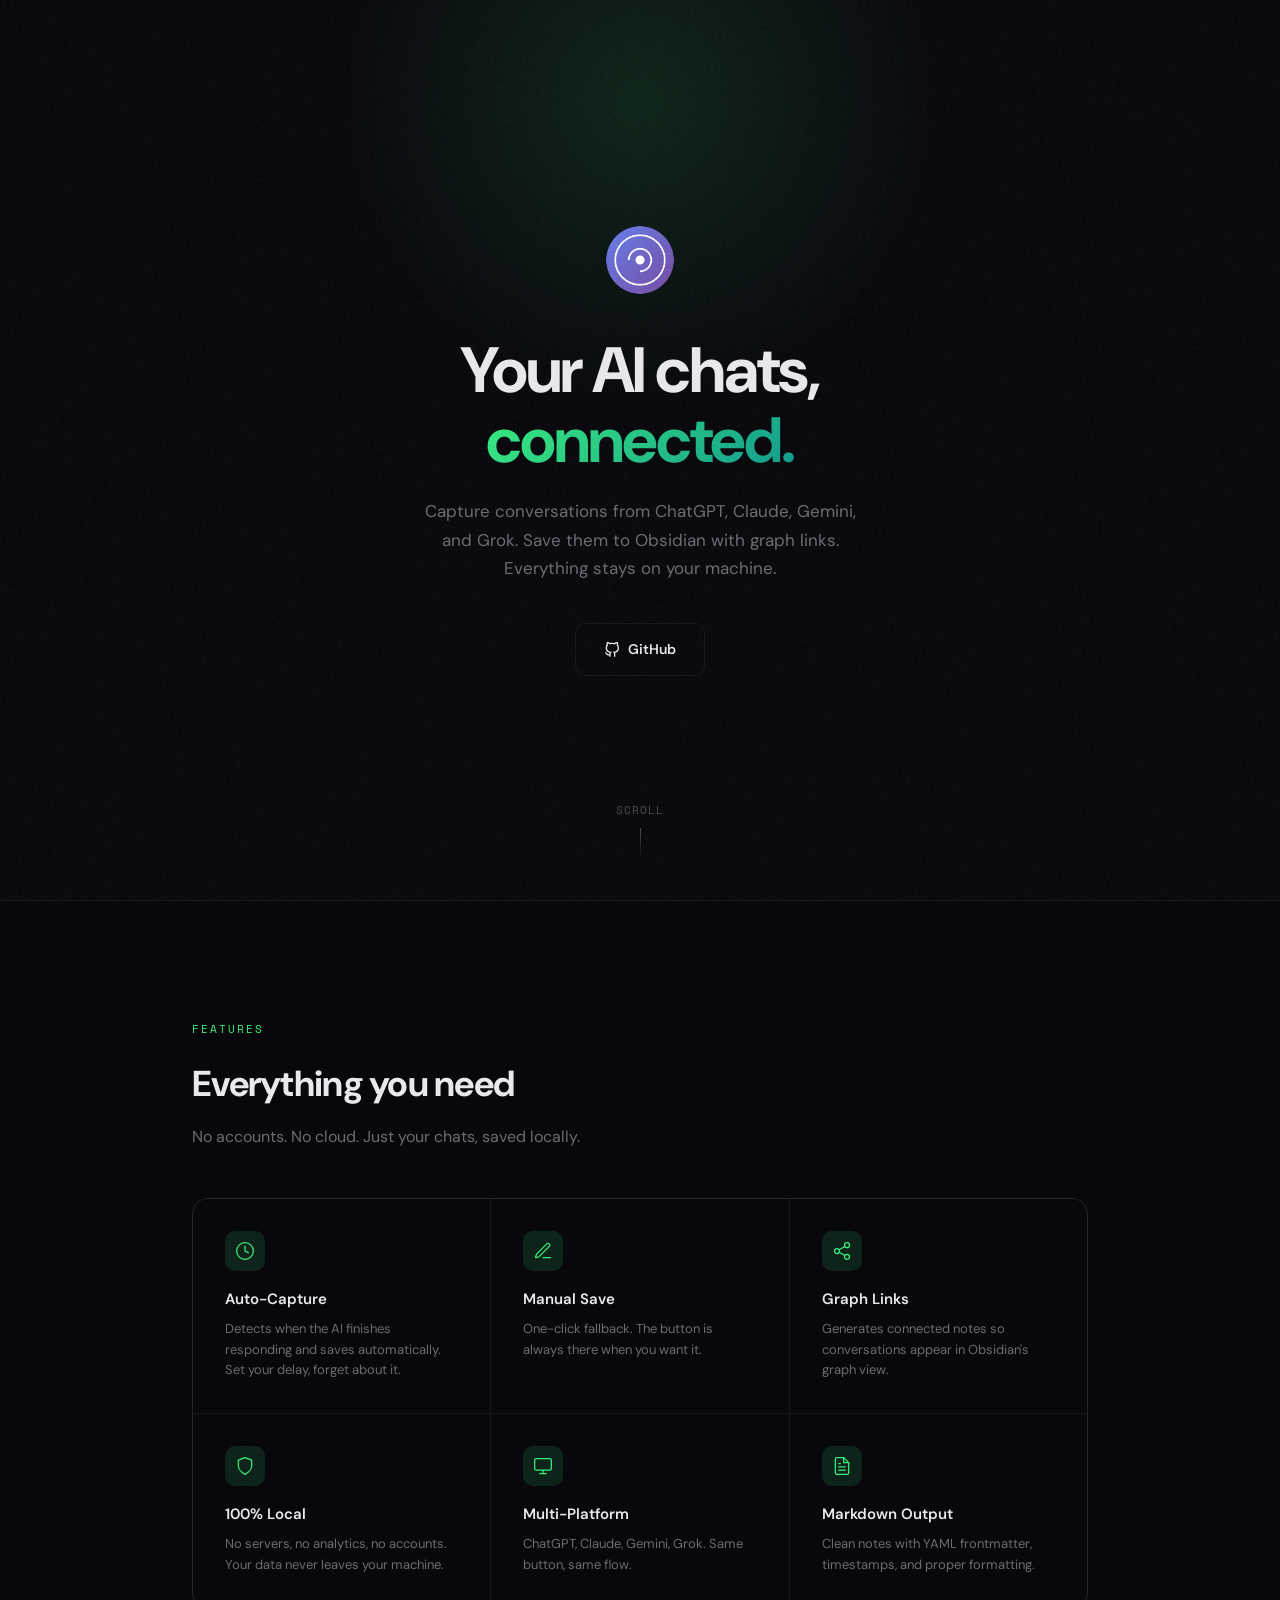
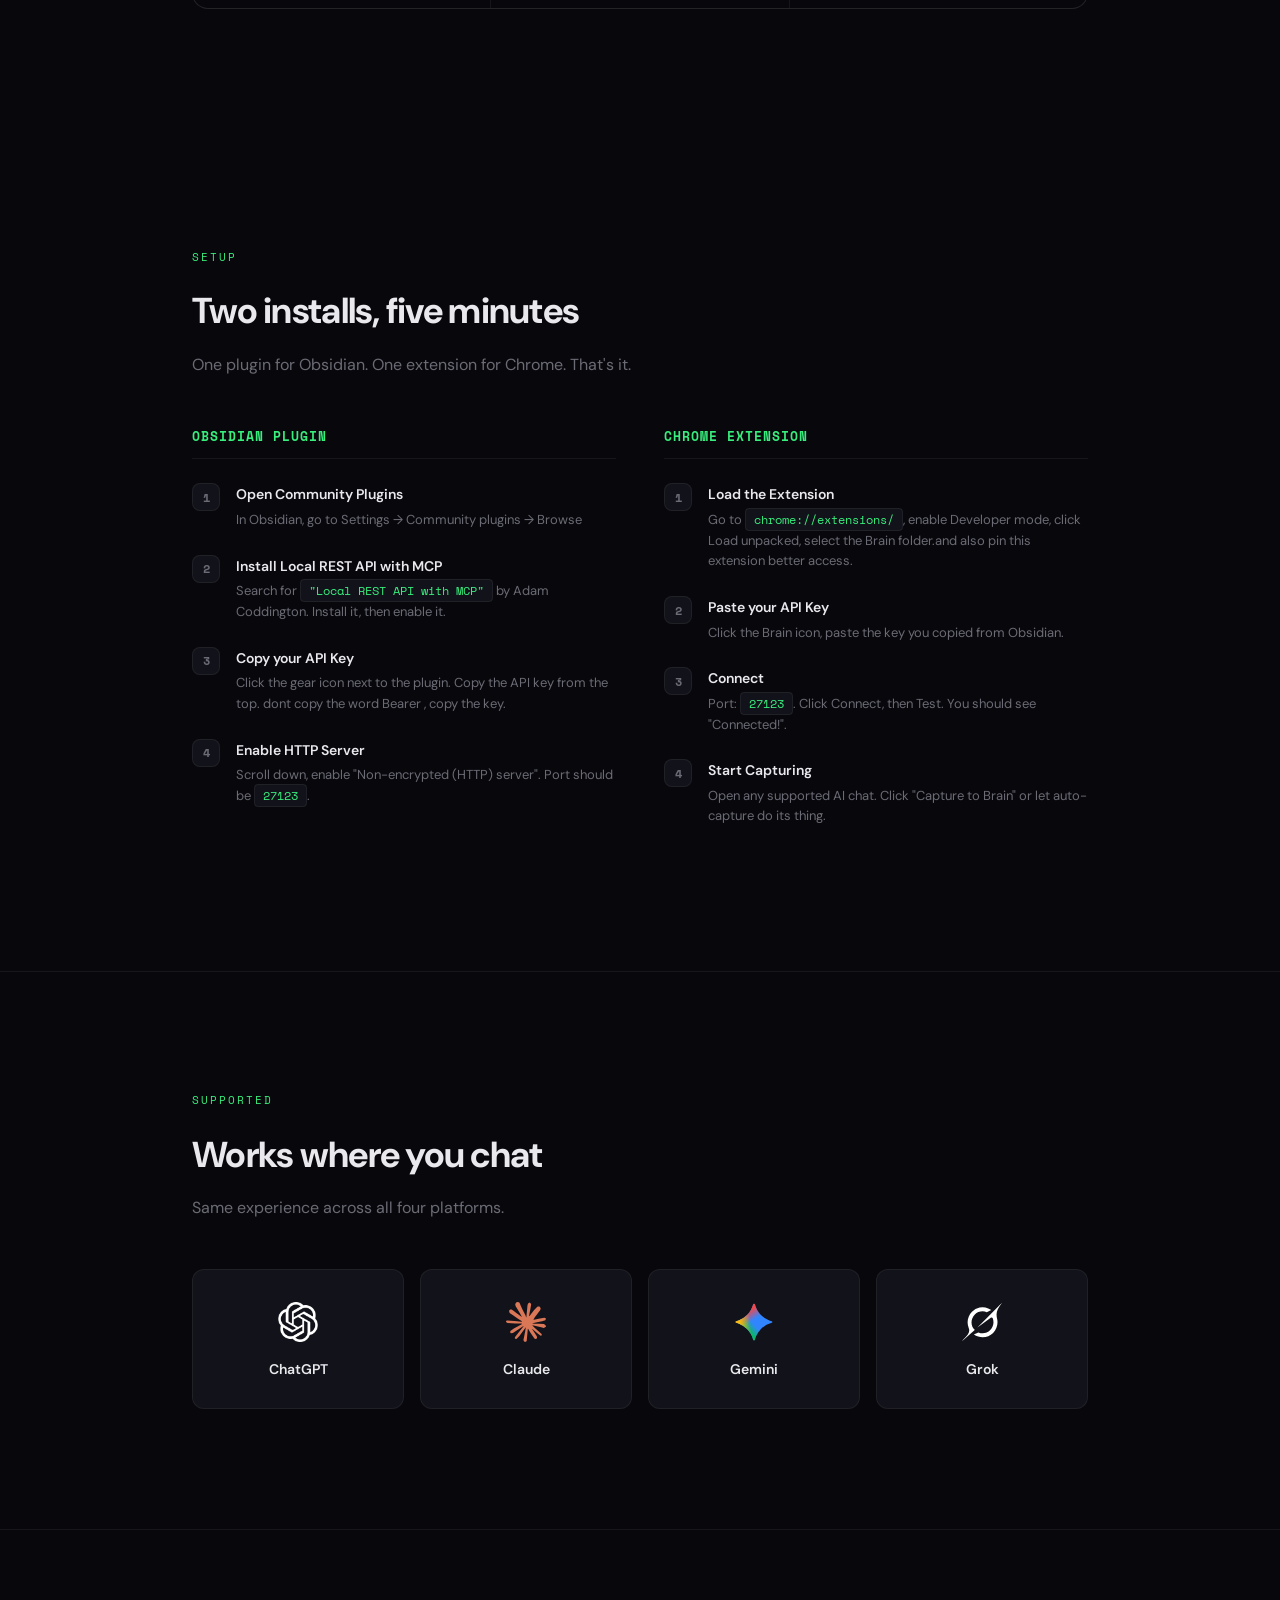
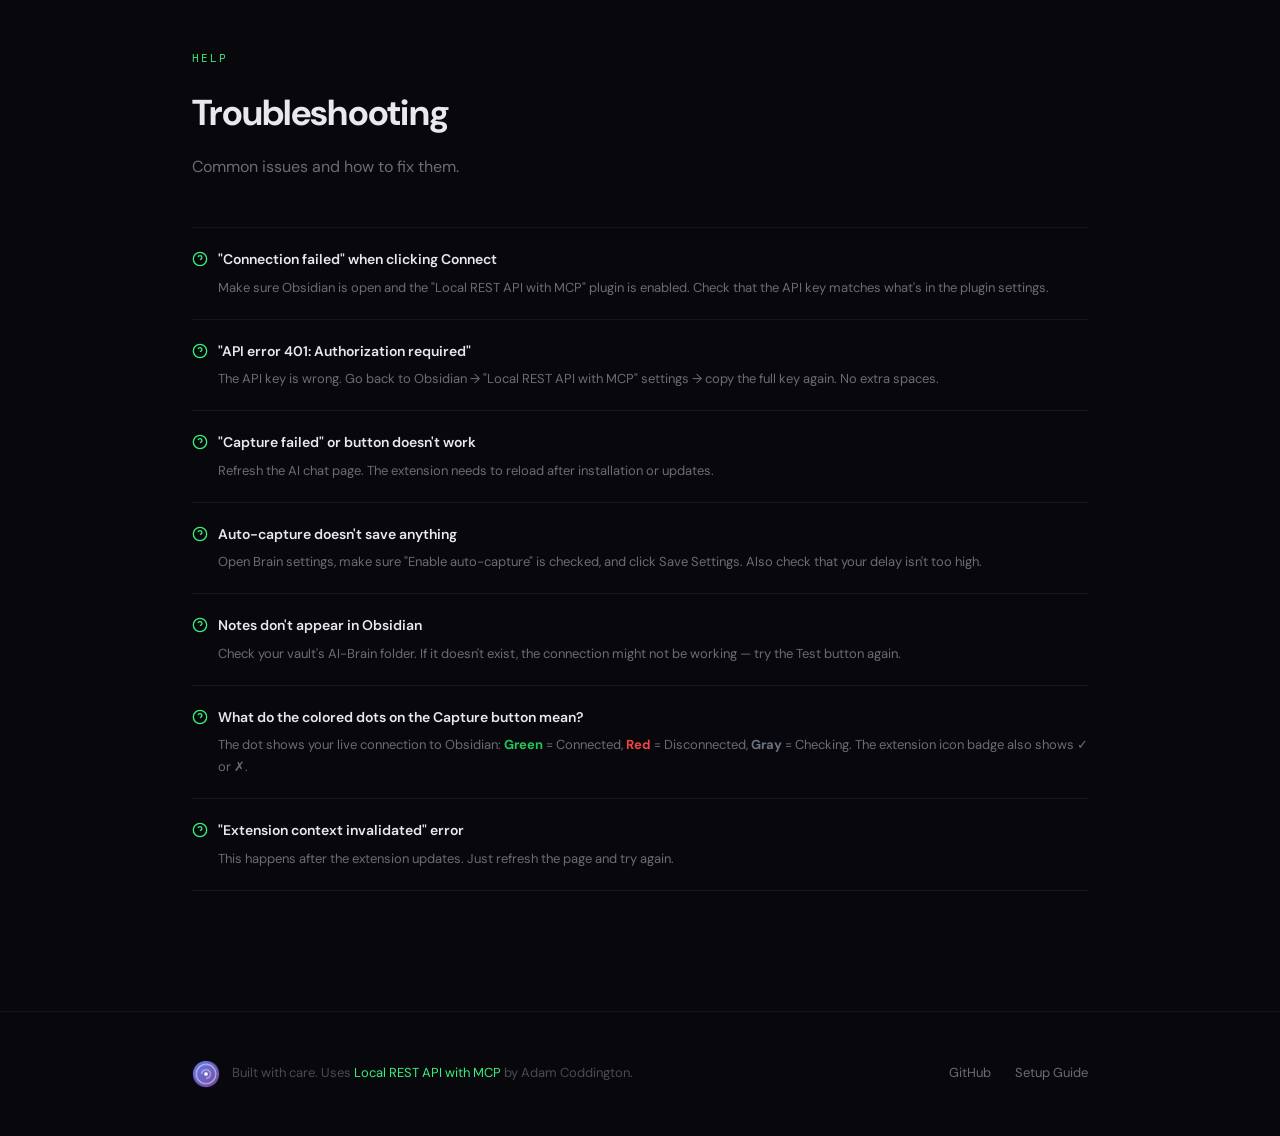
==== commit 2b62133d: "some fix" ====
--- a/index.html
+++ b/index.html
@@ -510,11 +510,40 @@
         }
 
         /* Responsive */
-        @media (max-width: 768px) {
+        @media (max-width: 900px) {
+            .container { padding: 0 24px; }
+            .features-grid { grid-template-columns: repeat(2, 1fr); }
+            .setup-grid { grid-template-columns: 1fr; gap: 32px; }
+            .platforms-row { grid-template-columns: repeat(2, 1fr); }
+        }
+
+        @media (max-width: 640px) {
+            .container { padding: 0 20px; }
+            .hero { min-height: 90vh; padding: 60px 0; }
+            .hero h1 { font-size: 32px; }
+            .hero-sub { font-size: 15px; }
+            .hero-actions { flex-direction: column; align-items: center; }
+            .btn { width: 100%; max-width: 280px; justify-content: center; }
             .features-grid { grid-template-columns: 1fr; }
-            .setup-grid { grid-template-columns: 1fr; }
-            .platforms-row { grid-template-columns: repeat(2, 1fr); }
-            .footer-inner { flex-direction: column; gap: 20px; text-align: center; }
+            .section-title { font-size: 24px; }
+            .section-desc { font-size: 14px; }
+            .platforms-row { grid-template-columns: repeat(2, 1fr); gap: 12px; }
+            .platform-item { padding: 20px 16px; }
+            .platform-icon img { width: 32px; height: 32px; }
+            .setup-step { gap: 12px; }
+            .step-body h4 { font-size: 13px; }
+            .step-body p { font-size: 12px; }
+            .faq-q { font-size: 13px; }
+            .faq-a { font-size: 12px; padding-left: 22px; }
+            .footer-inner { flex-direction: column; gap: 16px; text-align: center; }
+            .footer-left { flex-direction: column; }
+            .footer-links { gap: 16px; }
+        }
+
+        @media (max-width: 400px) {
+            .platforms-row { grid-template-columns: 1fr 1fr; gap: 10px; }
+            .platform-item { padding: 16px 12px; }
+            .platform-item h4 { font-size: 13px; }
         }
     </style>
 </head>
@@ -769,6 +798,14 @@
                 <div class="faq-item">
                     <div class="faq-q">
                         <svg viewBox="0 0 24 24"><circle cx="12" cy="12" r="10"/><path d="M9.09 9a3 3 0 0 1 5.83 1c0 2-3 3-3 3"/><line x1="12" y1="17" x2="12.01" y2="17"/></svg>
+                        What do the colored dots on the Capture button mean?
+                    </div>
+                    <div class="faq-a">The dot shows your live connection to Obsidian: <strong style="color: #22c55e;">Green</strong> = Connected, <strong style="color: #ef4444;">Red</strong> = Disconnected, <strong style="color: #6b7280;">Gray</strong> = Checking. The extension icon badge also shows ✓ or ✗.</div>
+                </div>
+
+                <div class="faq-item">
+                    <div class="faq-q">
+                        <svg viewBox="0 0 24 24"><circle cx="12" cy="12" r="10"/><path d="M9.09 9a3 3 0 0 1 5.83 1c0 2-3 3-3 3"/><line x1="12" y1="17" x2="12.01" y2="17"/></svg>
                         "Extension context invalidated" error
                     </div>
                     <div class="faq-a">This happens after the extension updates. Just refresh the page and try again.</div>
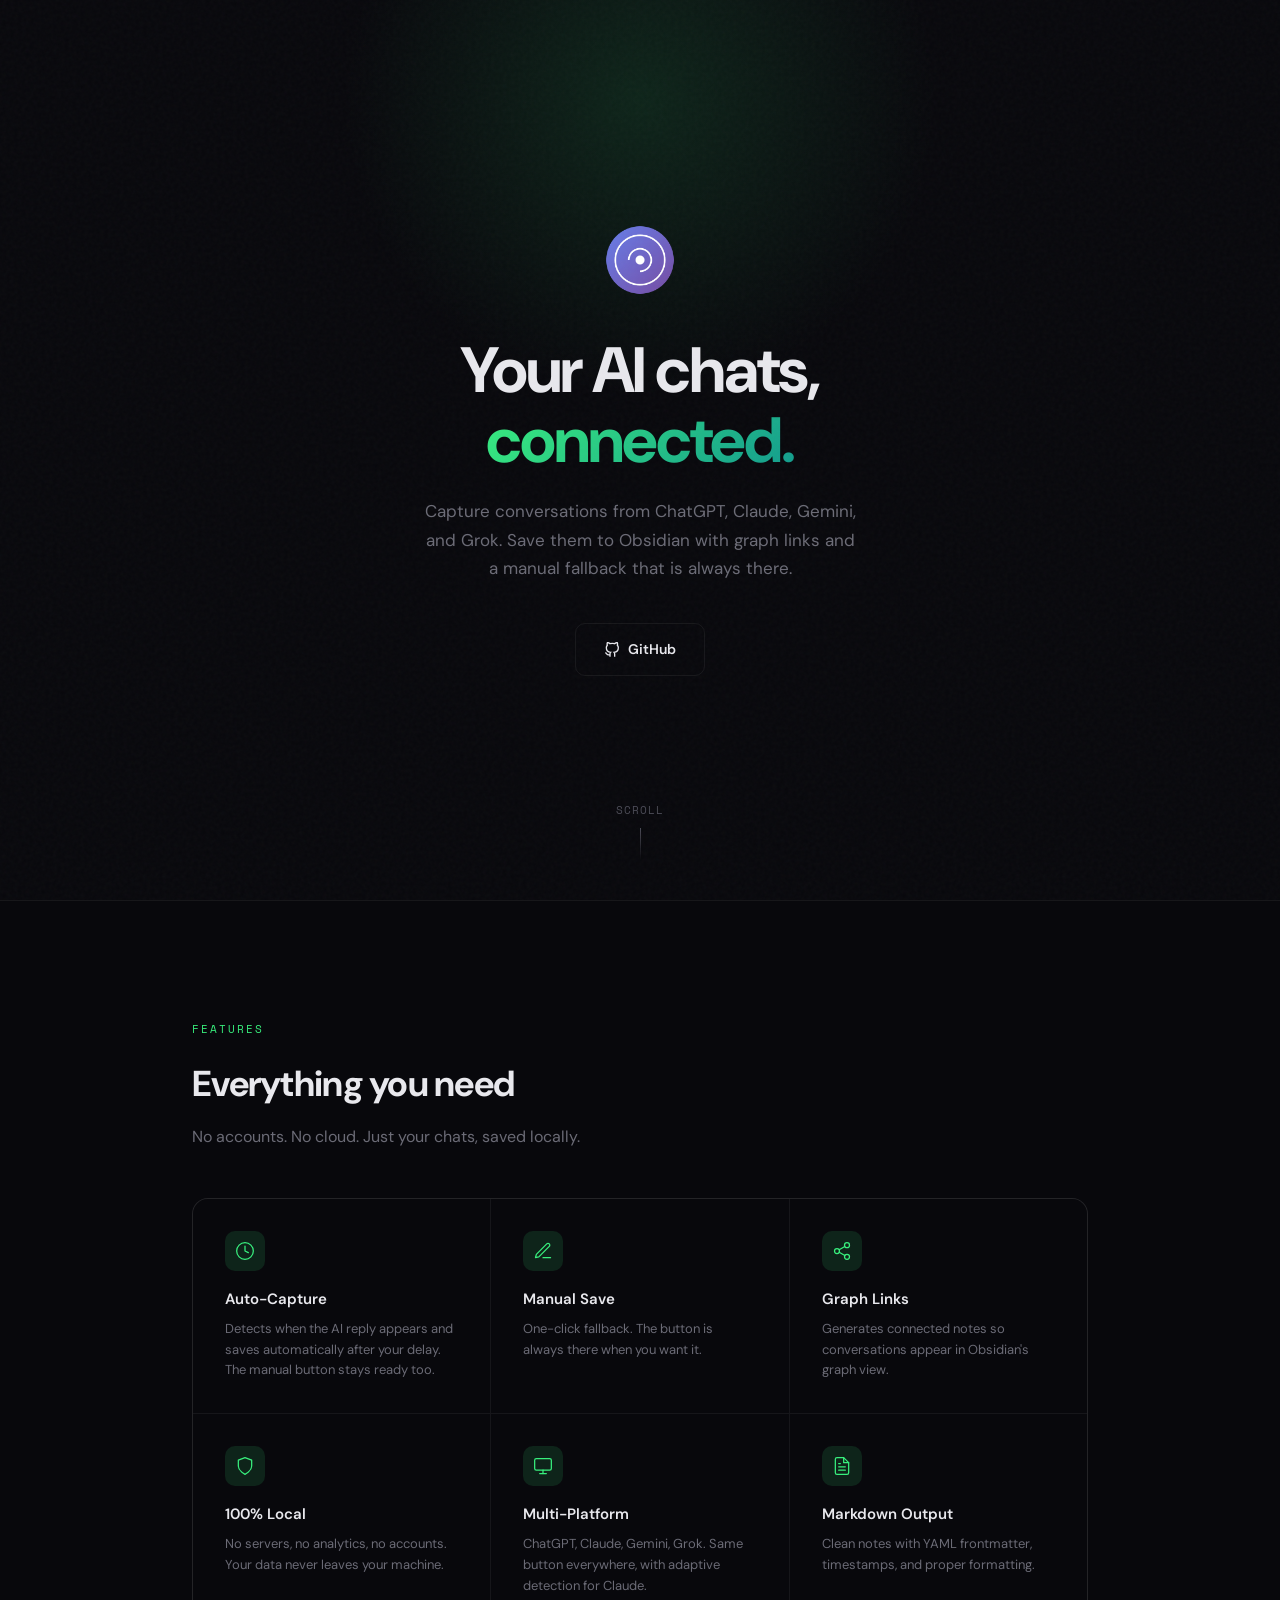
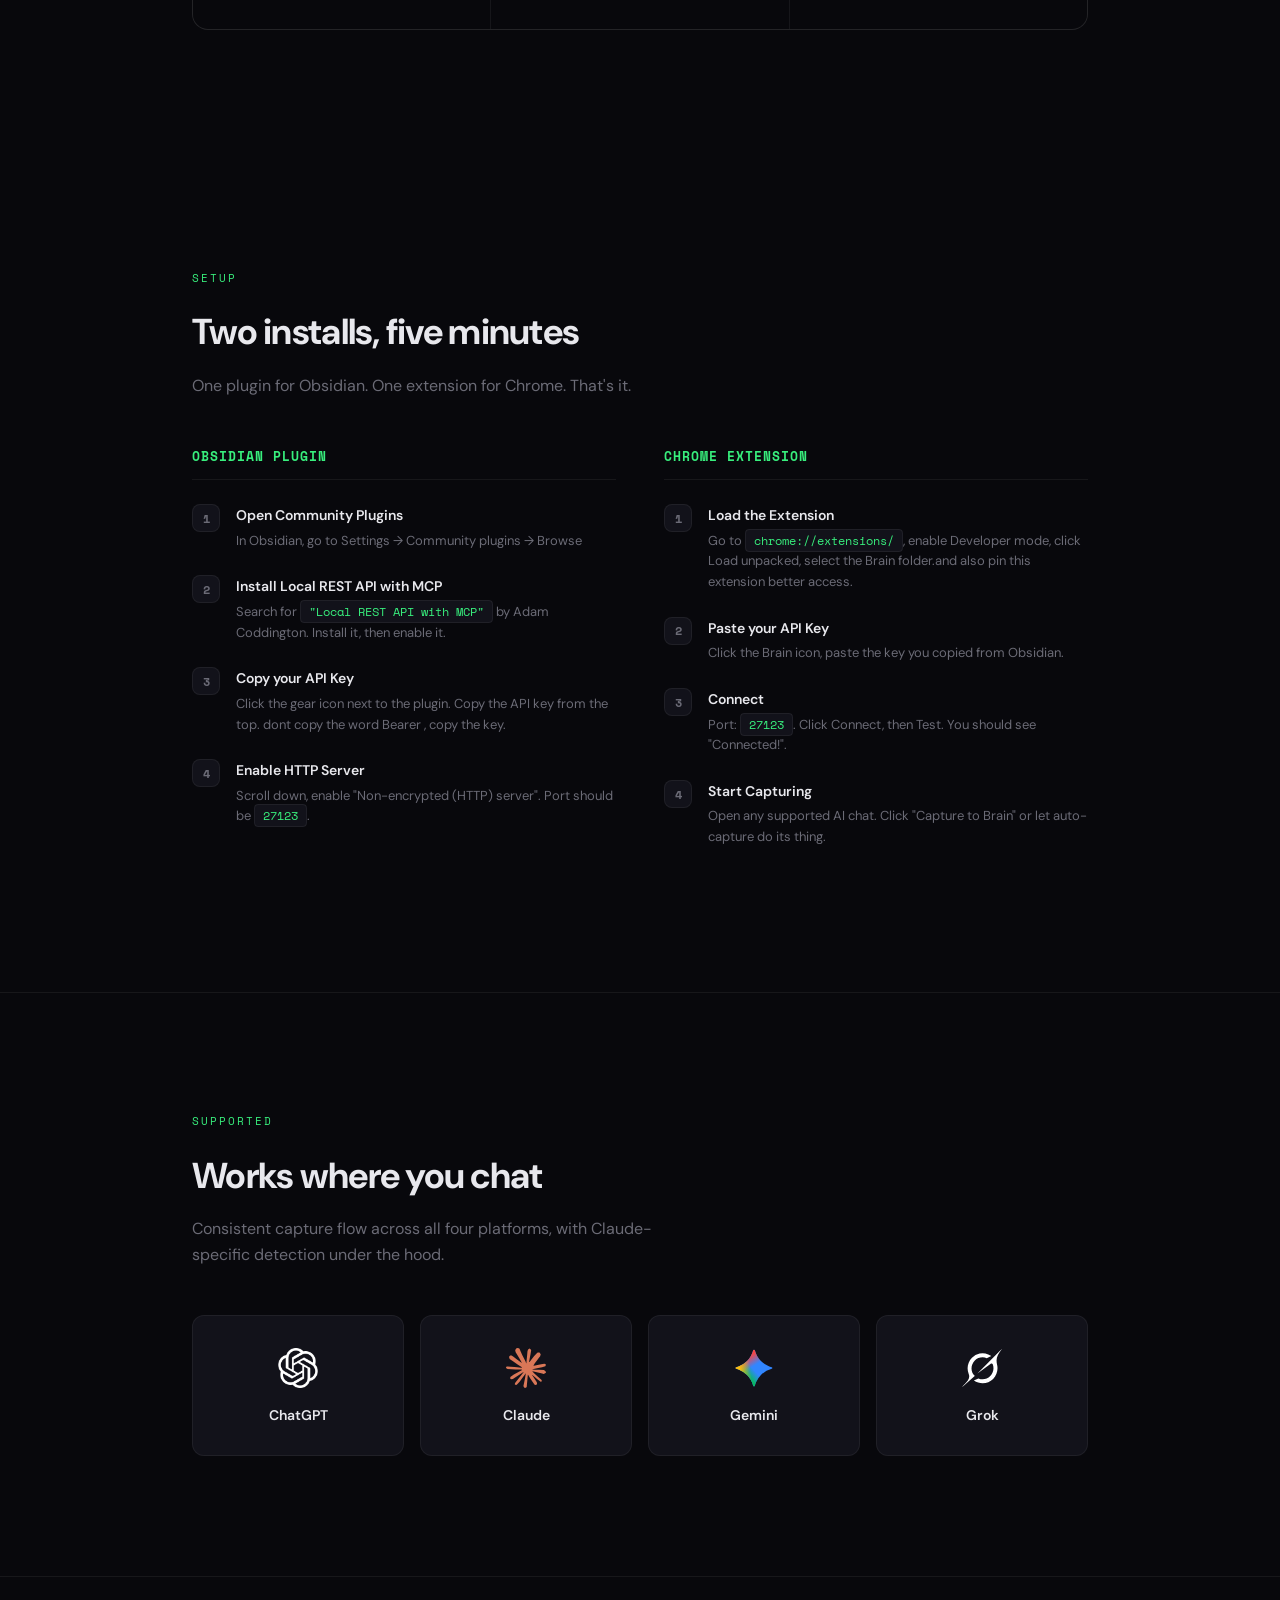
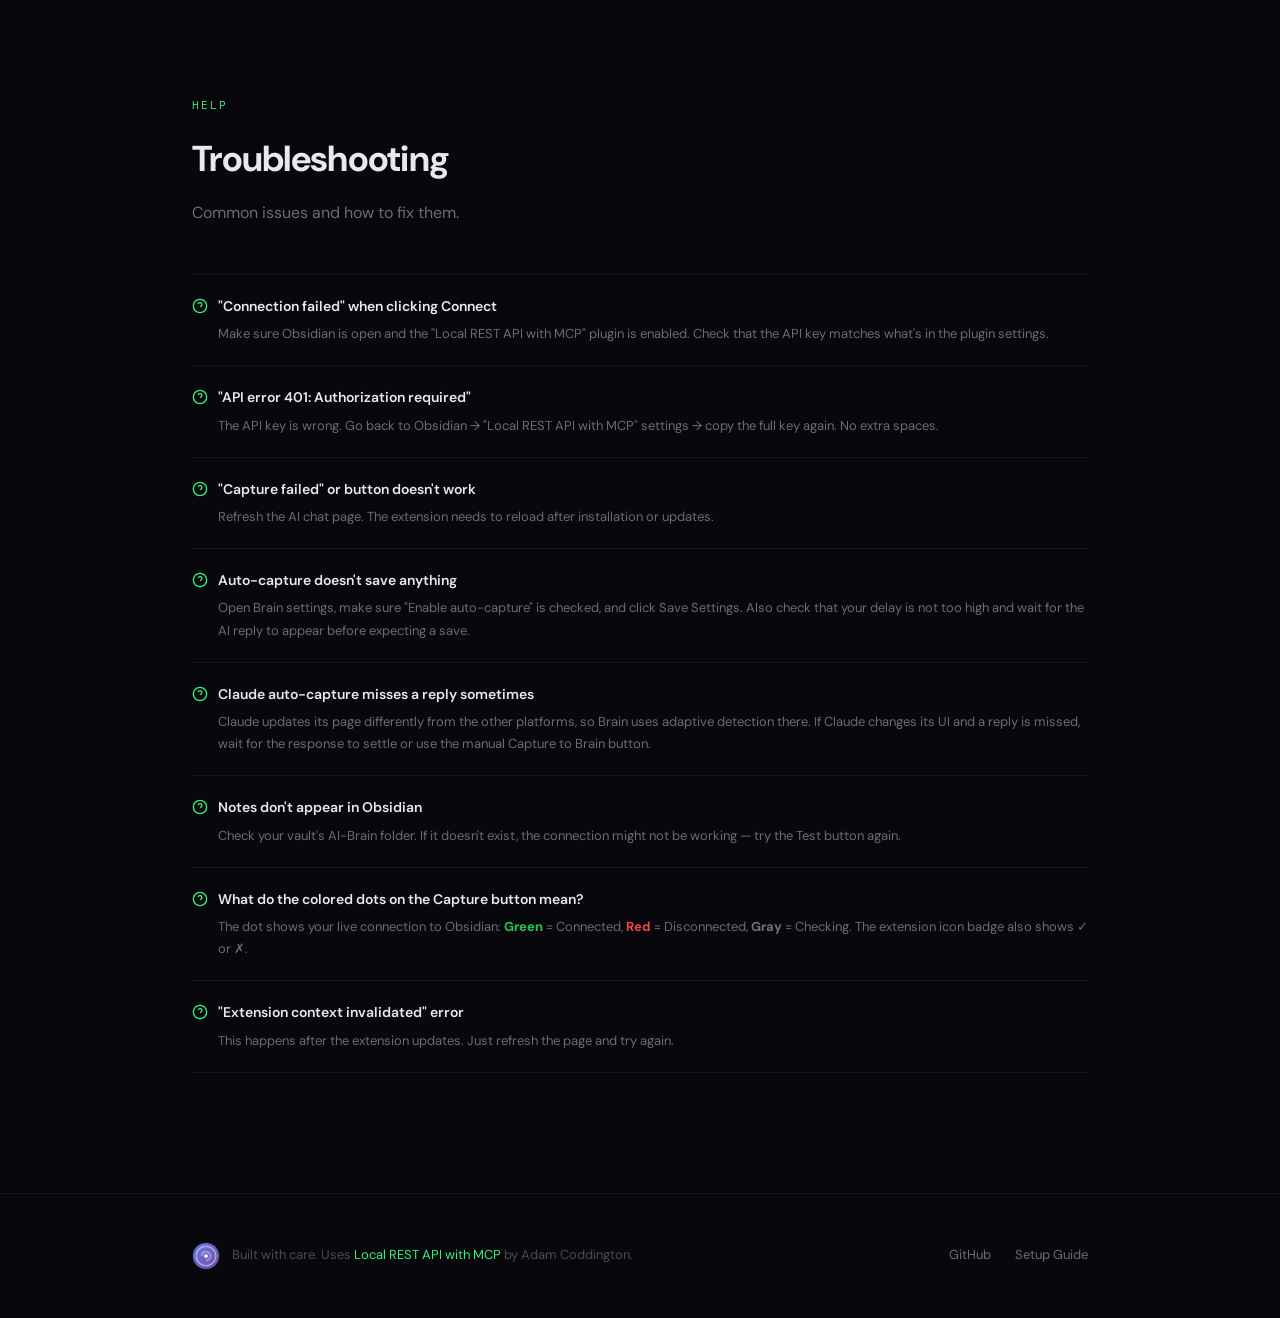
==== commit 25490347: "fixx" ====
--- a/index.html
+++ b/index.html
@@ -556,7 +556,7 @@
                 v0.1.0
             </div> -->
             <h1>Your AI chats,<br><span>connected.</span></h1>
-            <p class="hero-sub">Capture conversations from ChatGPT, Claude, Gemini, and Grok. Save them to Obsidian with graph links. Everything stays on your machine.</p>
+            <p class="hero-sub">Capture conversations from ChatGPT, Claude, Gemini, and Grok. Save them to Obsidian with graph links and a manual fallback that is always there.</p>
             <div class="hero-actions">
                 <!-- <a href="#setup" class="btn btn-primary">
                     <svg viewBox="0 0 24 24" fill="none" stroke="currentColor" stroke-width="2"><path d="M13 2L3 14h9l-1 8 10-12h-9l1-8z"/></svg>
@@ -587,7 +587,7 @@
                         <svg viewBox="0 0 24 24"><circle cx="12" cy="12" r="10"/><polyline points="12 6 12 12 16 14"/></svg>
                     </div>
                     <h3>Auto-Capture</h3>
-                    <p>Detects when the AI finishes responding and saves automatically. Set your delay, forget about it.</p>
+                    <p>Detects when the AI reply appears and saves automatically after your delay. The manual button stays ready too.</p>
                 </div>
                 <div class="feature-card">
                     <div class="feature-icon">
@@ -615,7 +615,7 @@
                         <svg viewBox="0 0 24 24"><rect x="2" y="3" width="20" height="14" rx="2" ry="2"/><line x1="8" y1="21" x2="16" y2="21"/><line x1="12" y1="17" x2="12" y2="21"/></svg>
                     </div>
                     <h3>Multi-Platform</h3>
-                    <p>ChatGPT, Claude, Gemini, Grok. Same button, same flow.</p>
+                    <p>ChatGPT, Claude, Gemini, Grok. Same button everywhere, with adaptive detection for Claude.</p>
                 </div>
                 <div class="feature-card">
                     <div class="feature-icon">
@@ -716,7 +716,7 @@
         <div class="container">
             <div class="section-label">Supported</div>
             <h2 class="section-title">Works where you chat</h2>
-            <p class="section-desc">Same experience across all four platforms.</p>
+            <p class="section-desc">Consistent capture flow across all four platforms, with Claude-specific detection under the hood.</p>
 
             <div class="platforms-row">
                 <div class="platform-item">
@@ -784,7 +784,15 @@
                         <svg viewBox="0 0 24 24"><circle cx="12" cy="12" r="10"/><path d="M9.09 9a3 3 0 0 1 5.83 1c0 2-3 3-3 3"/><line x1="12" y1="17" x2="12.01" y2="17"/></svg>
                         Auto-capture doesn't save anything
                     </div>
-                    <div class="faq-a">Open Brain settings, make sure "Enable auto-capture" is checked, and click Save Settings. Also check that your delay isn't too high.</div>
+                    <div class="faq-a">Open Brain settings, make sure "Enable auto-capture" is checked, and click Save Settings. Also check that your delay is not too high and wait for the AI reply to appear before expecting a save.</div>
+                </div>
+
+                <div class="faq-item">
+                    <div class="faq-q">
+                        <svg viewBox="0 0 24 24"><circle cx="12" cy="12" r="10"/><path d="M9.09 9a3 3 0 0 1 5.83 1c0 2-3 3-3 3"/><line x1="12" y1="17" x2="12.01" y2="17"/></svg>
+                        Claude auto-capture misses a reply sometimes
+                    </div>
+                    <div class="faq-a">Claude updates its page differently from the other platforms, so Brain uses adaptive detection there. If Claude changes its UI and a reply is missed, wait for the response to settle or use the manual Capture to Brain button.</div>
                 </div>
 
                 <div class="faq-item">
@@ -830,4 +838,4 @@
         </div>
     </footer>
 </body>
-</html>+</html>
